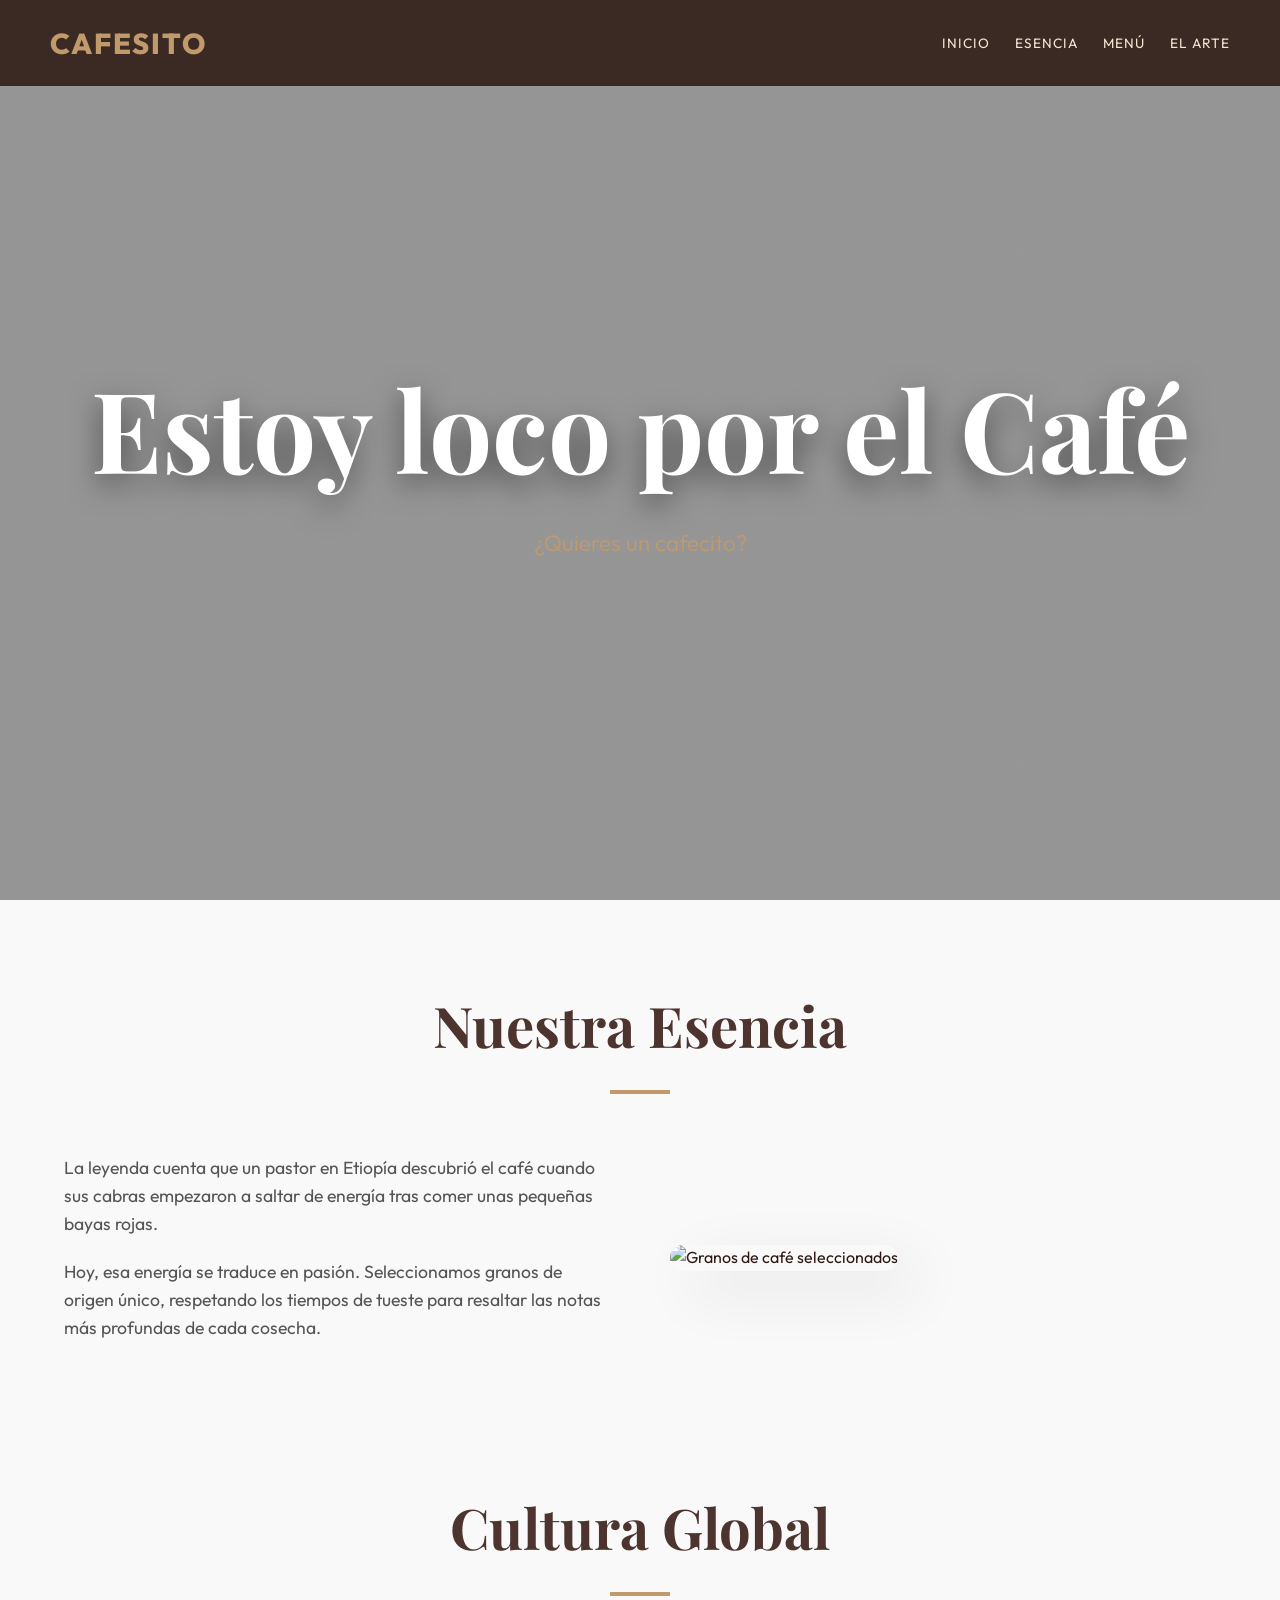
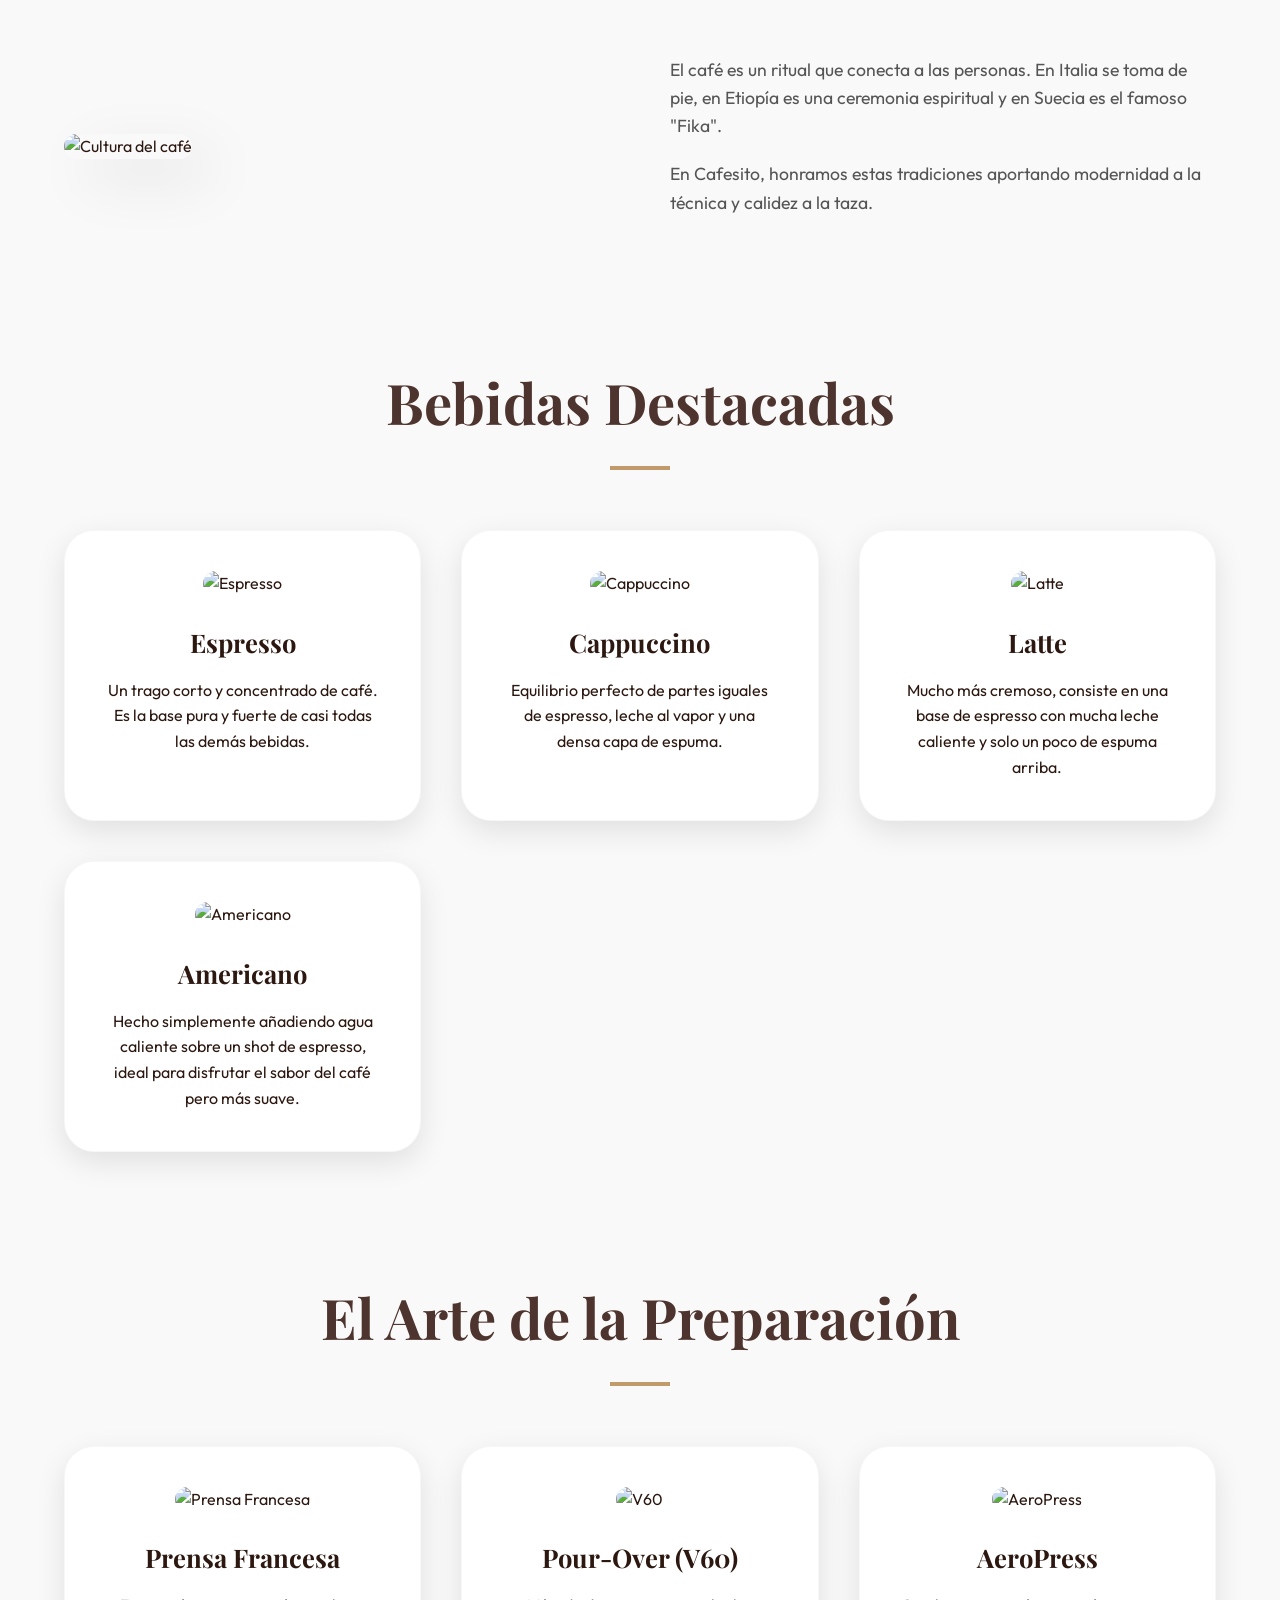
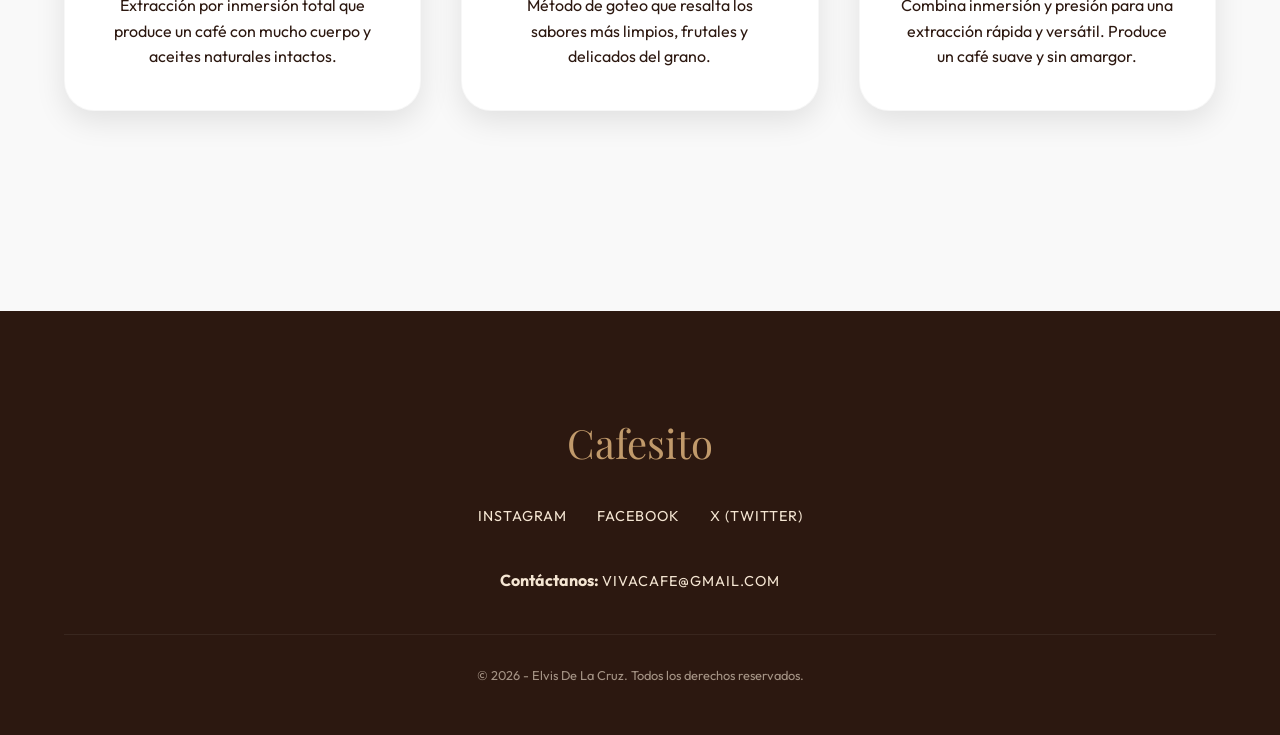
==== index.html @ bfffd26f "Renombrar cafesito.html a index.html para GitHub Pages" ====
<!DOCTYPE html>
<html lang="es">

<head>
    <meta charset="UTF-8">
    <meta name="viewport" content="width=device-width, initial-scale=1.0">
    <link rel="stylesheet" href="cafesito.css">
    <title>Cafesito | Me da vida</title>
</head>

<body>

    <nav class="barra-navegacion">
        <div class="logo">Cafesito</div>
        <ul class="enlaces-nav">
            <li><a href="#inicio">Inicio</a></li>
            <li><a href="#historia">Esencia</a></li>
            <li><a href="#bebidas">Menú</a></li>
            <li><a href="#metodos">El Arte</a></li>
        </ul>
    </nav>

    <header id="inicio">
        <div class="hero-fondo"></div>
        <h1>Estoy loco por el Café</h1>
        <p class="subtitulo">¿Quieres un cafecito?</p>
    </header>

    <div class="contenedor-pagina">

        <main>
            <section id="historia">
                <h2>Nuestra Esencia</h2>
                <div class="grid-contenido">
                    <div class="texto-bloque">
                        <p>La leyenda cuenta que un pastor en Etiopía descubrió el café cuando sus cabras empezaron a
                            saltar de energía tras comer unas pequeñas bayas rojas.</p>
                        <p>Hoy, esa energía se traduce en pasión. Seleccionamos granos de origen único, respetando los
                            tiempos de tueste para resaltar las notas más profundas de cada cosecha.</p>
                    </div>
                    <div class="imagen-bloque">
                        <img src="https://images.pexels.com/photos/4109744/pexels-photo-4109744.jpeg?auto=compress&cs=tinysrgb&w=1260&h=750&dpr=1"
                            alt="Granos de café seleccionados">
                    </div>
                </div>
            </section>

            <section id="cultura">
                <h2>Cultura Global</h2>
                <script>
                    // Script simple para añadir clase visible al hacer scroll
                    const observarSecciones = () => {
                        const opciones = { threshold: 0.2 };
                        const observador = new IntersectionObserver((entradas) => {
                            entradas.forEach(entrada => {
                                if (entrada.isIntersecting) {
                                    entrada.target.classList.add('seccion-visible');
                                }
                            });
                        }, opciones);

                        document.querySelectorAll('section').forEach(seccion => {
                            observador.observe(seccion);
                        });
                    };
                    window.addEventListener('DOMContentLoaded', observarSecciones);
                </script>
                <div class="grid-contenido">
                    <div class="imagen-bloque">
                        <img src="https://images.pexels.com/photos/1727123/pexels-photo-1727123.jpeg?auto=compress&cs=tinysrgb&w=1260&h=750&dpr=1"
                            alt="Cultura del café">
                    </div>
                    <div class="texto-bloque">
                        <p>El café es un ritual que conecta a las personas. En Italia se toma de pie, en Etiopía es una
                            ceremonia espiritual y en Suecia es el famoso "Fika".</p>
                        <p>En Cafesito, honramos estas tradiciones aportando modernidad a la técnica y calidez a la
                            taza.</p>
                    </div>
                </div>
            </section>

            <section id="bebidas">
                <h2>Bebidas Destacadas</h2>
                <div class="contenedor-bebidas">
                    <article class="tarjeta-bebida">
                        <img src="https://bialetti.pe/wp-content/uploads/2019/03/cafe-expreso.jpg" alt="Espresso">
                        <h3>Espresso</h3>
                        <p>Un trago corto y concentrado de café. Es la base pura y fuerte de casi todas las demás
                            bebidas.</p>
                    </article>

                    <article class="tarjeta-bebida">
                        <img src="https://tse4.mm.bing.net/th/id/OIP.u4I6Hdz5Gwc4HWp0M-gORgHaEK?cb=ucfimg2&ucfimg=1&rs=1&pid=ImgDetMain&o=7&rm=3"
                            alt="Cappuccino">
                        <h3>Cappuccino</h3>
                        <p>Equilibrio perfecto de partes iguales de espresso, leche al vapor y una densa capa de espuma.
                        </p>
                    </article>

                    <article class="tarjeta-bebida">
                        <img src="https://tse3.mm.bing.net/th/id/OIP.sdt86oeR1Li5TI1r1ux2yAAAAA?cb=ucfimg2&ucfimg=1&rs=1&pid=ImgDetMain&o=7&rm=3"
                            alt="Latte">
                        <h3>Latte</h3>
                        <p>Mucho más cremoso, consiste en una base de espresso con mucha leche caliente y solo un poco
                            de espuma arriba.</p>
                    </article>

                    <article class="tarjeta-bebida">
                        <img src="https://bialetti.pe/wp-content/uploads/2019/03/cafe-expreso.jpg" alt="Americano">
                        <h3>Americano</h3>
                        <p>Hecho simplemente añadiendo agua caliente sobre un shot de espresso, ideal para disfrutar el
                            sabor del café pero más suave.</p>
                    </article>
                </div>
            </section>

            <section id="metodos">
                <h2>El Arte de la Preparación</h2>
                <div class="contenedor-bebidas">
                    <article class="tarjeta-bebida">
                        <img src="https://tse1.explicit.bing.net/th/id/OIP.juTje9Hm3XgyXaw8dDZetQAAAA?cb=ucfimg2&ucfimg=1&rs=1&pid=ImgDetMain&o=7&rm=3"
                            alt="Prensa Francesa">
                        <h3>Prensa Francesa</h3>
                        <p>Extracción por inmersión total que produce un café con mucho cuerpo y aceites naturales
                            intactos.</p>
                    </article>

                    <article class="tarjeta-bebida">
                        <img src="https://th.bing.com/th/id/R.b138cc17816a3f873af70812e7767b0c?rik=iodz69cmpQyJBQ&riu=http%3a%2f%2fcdn.coffeeao.com%2fwp-content%2fuploads%2f2019%2f12%2f20191213_5df30bd1b128a.jpg&ehk=vSjf7NieyVulbfhDrDZC3BywvrID5n%2b%2bzaFaw3BRf%2bo%3d&risl=&pid=ImgRaw&r=0"
                            alt="V60">
                        <h3>Pour-Over (V60)</h3>
                        <p>Método de goteo que resalta los sabores más limpios, frutales y delicados del grano.</p>
                    </article>

                    <article class="tarjeta-bebida">
                        <img src="https://th.bing.com/th/id/R.b4ce611015795fe1c7f56de42f022965?rik=YeQeIfW19CbX6w&riu=http%3a%2f%2fwww.hazelnhershey.com%2fcdn%2fshop%2fproducts%2fAeroPress-Coffee-Maker-with-Coffee_1024x.jpg%3fv%3d1626617696&ehk=ovioJicpFDDtWdMXRDvVOx8NVkffvloZEGfdFB4HYQM%3d&risl=&pid=ImgRaw&r=0"
                            alt="AeroPress">
                        <h3>AeroPress</h3>
                        <p>Combina inmersión y presión para una extracción rápida y versátil. Produce un café suave y
                            sin amargor.</p>
                    </article>
                </div>
            </section>
        </main>
    </div>

    <footer>
        <div class="logo-footer">Cafesito</div>
        <div class="redes-sociales">
            <a href="#">Instagram</a>
            <a href="#">Facebook</a>
            <a href="#">X (Twitter)</a>
        </div>
        <address style="font-style: normal; margin-bottom: 20px;">
            <strong>Contáctanos:</strong> <a href="mailto:vivacafe@gmail.com">vivacafe@gmail.com</a>
        </address>
        <div class="copyright">
            &copy; 2026 - Elvis De La Cruz. Todos los derechos reservados.
        </div>
    </footer>

</body>

</html>
---- cafesito.css ----
@import url('https://fonts.googleapis.com/css2?family=Outfit:wght@300;400;600;800&family=Playfair+Display:wght@700;900&display=swap');

:root {
    --cafe-oscuro: #2C1810;
    --cafe-premium: #4E342E;
    --dorado: #C19A6B;
    --crema: #F5E6D3;
    --blanco-puro: #FFFFFF;
    --gris-suave: #F9F9F9;
    --transicion: all 0.4s cubic-bezier(0.165, 0.84, 0.44, 1);
    --sombra-premium: 0 10px 30px rgba(0, 0, 0, 0.1);
}

* {
    margin: 0;
    padding: 0;
    box-sizing: border-box;
}

html {
    scroll-behavior: smooth;
}

body {
    font-family: 'Outfit', sans-serif;
    background-color: var(--gris-suave);
    color: var(--cafe-oscuro);
    line-height: 1.6;
    overflow-x: hidden;
}

h1,
h2,
h3 {
    font-family: 'Playfair Display', serif;
}

/*navegación */
.barra-navegacion {
    position: fixed;
    top: 0;
    width: 100%;
    padding: 20px 50px;
    display: flex;
    justify-content: space-between;
    align-items: center;
    z-index: 1000;
    transition: var(--transicion);
    background: rgba(44, 24, 16, 0.85);
    backdrop-filter: blur(12px);
    -webkit-backdrop-filter: blur(12px);
}

.logo {
    color: var(--dorado);
    font-size: 1.8rem;
    font-weight: 800;
    text-transform: uppercase;
    letter-spacing: 2px;
}

.enlaces-nav {
    display: flex;
    gap: 25px;
    list-style: none;
}

.enlaces-nav a {
    color: var(--crema);
    text-decoration: none;
    font-weight: 400;
    font-size: 0.85rem;
    text-transform: uppercase;
    letter-spacing: 1px;
    transition: var(--transicion);
    position: relative;
}

.enlaces-nav a::after {
    content: '';
    position: absolute;
    bottom: -5px;
    left: 0;
    width: 0;
    height: 2px;
    background: var(--dorado);
    transition: var(--transicion);
}

.enlaces-nav a:hover::after {
    width: 100%;
}


header {
    height: 100vh;
    display: flex;
    flex-direction: column;
    justify-content: center;
    align-items: center;
    text-align: center;
    position: relative;
    overflow: hidden;
    color: var(--blanco-puro);
    background: linear-gradient(rgba(0, 0, 0, 0.4), rgba(0, 0, 0, 0.4));
}

.hero-fondo {
    position: absolute;
    top: 0;
    left: 0;
    width: 100%;
    height: 100%;
    z-index: -1;
    background: url('https://images.pexels.com/photos/302899/pexels-photo-302899.jpeg?auto=compress&cs=tinysrgb&w=1920') no-repeat center center/cover;
    transform: scale(1.1);
    animation: zoomHero 20s infinite alternate;
}

header h1 {
    font-size: clamp(3.5rem, 10vw, 7rem);
    margin-bottom: 0.5rem;
    text-shadow: 0 10px 30px rgba(0, 0, 0, 0.5);
    opacity: 0;
    transform: translateY(40px);
    animation: fadeUp 1s forwards 0.3s;
}

header .subtitulo {
    font-size: 1.4rem;
    color: var(--dorado);
    font-weight: 300;
    max-width: 600px;
    opacity: 0;
    animation: fadeIn 1.2s forwards 0.8s;
}

.contenedor-pagina {
    max-width: 1400px;
    margin: 0 auto;
    padding: 0 5%;
}

main {
    padding: 80px 0;
}

section {
    margin-bottom: 120px;
    opacity: 0;
    transform: translateY(30px);
    transition: var(--transicion);
}

.seccion-visible {
    opacity: 1;
    transform: translateY(0);
}

h2 {
    font-size: clamp(2.2rem, 5vw, 3.5rem);
    text-align: center;
    margin-bottom: 60px;
    color: var(--cafe-premium);
    position: relative;
}

h2::after {
    content: '';
    display: block;
    width: 60px;
    height: 4px;
    background: var(--dorado);
    margin: 20px auto 0;
}


.grid-contenido {
    display: grid;
    grid-template-columns: 1fr 1fr;
    gap: 60px;
    align-items: center;
}

.texto-bloque p {
    font-size: 1.1rem;
    color: #555;
    margin-bottom: 20px;
}

.imagen-bloque img {
    width: 100%;
    height: 500px;
    object-fit: cover;
    border-radius: 30px;
    box-shadow: 20px 20px 60px rgba(0, 0, 0, 0.1);
    transition: var(--transicion);
}

.imagen-bloque img:hover {
    transform: scale(1.02);
}


.contenedor-bebidas {
    display: grid;
    grid-template-columns: repeat(auto-fit, minmax(300px, 1fr));
    gap: 40px;
}

.tarjeta-bebida {
    background: var(--blanco-puro);
    padding: 40px;
    border-radius: 30px;
    text-align: center;
    box-shadow: var(--sombra-premium);
    border: 1px solid rgba(0, 0, 0, 0.03);
    transition: var(--transicion);
}

.tarjeta-bebida:hover {
    transform: translateY(-20px);
    border-color: var(--dorado);
}

.tarjeta-bebida img {
    width: 100%;
    height: 200px;
    object-fit: cover;
    border-radius: 20px;
    margin-bottom: 25px;
}

.tarjeta-bebida h3 {
    font-size: 1.6rem;
    color: var(--cafe-oscuro);
    margin-bottom: 15px;
}


aside {
    display: none;
}

footer {
    background-color: var(--cafe-oscuro);
    color: var(--crema);
    padding: 100px 5% 50px;
    text-align: center;
}

footer .logo-footer {
    font-family: 'Playfair Display', serif;
    font-size: 2.5rem;
    color: var(--dorado);
    margin-bottom: 30px;
}

footer .redes-sociales {
    display: flex;
    justify-content: center;
    gap: 30px;
    margin-bottom: 40px;
}

footer a {
    color: var(--crema);
    text-decoration: none;
    font-size: 0.9rem;
    text-transform: uppercase;
    letter-spacing: 1px;
    transition: var(--transicion);
}

footer a:hover {
    color: var(--dorado);
}

footer .copyright {
    font-size: 0.8rem;
    opacity: 0.6;
    margin-top: 40px;
    border-top: 1px solid rgba(255, 255, 255, 0.1);
    padding-top: 30px;
}


@keyframes zoomHero {
    from {
        transform: scale(1);
    }

    to {
        transform: scale(1.15);
    }
}

@keyframes fadeUp {
    to {
        opacity: 1;
        transform: translateY(0);
    }
}

@keyframes fadeIn {
    to {
        opacity: 1;
    }
}

@media (max-width: 900px) {
    .barra-navegacion {
        padding: 20px 5%;
    }

    .enlaces-nav {
        display: none;
    }

    .grid-contenido {
        grid-template-columns: 1fr;
        gap: 30px;
    }

    .imagen-bloque img {
        height: 350px;
    }
}
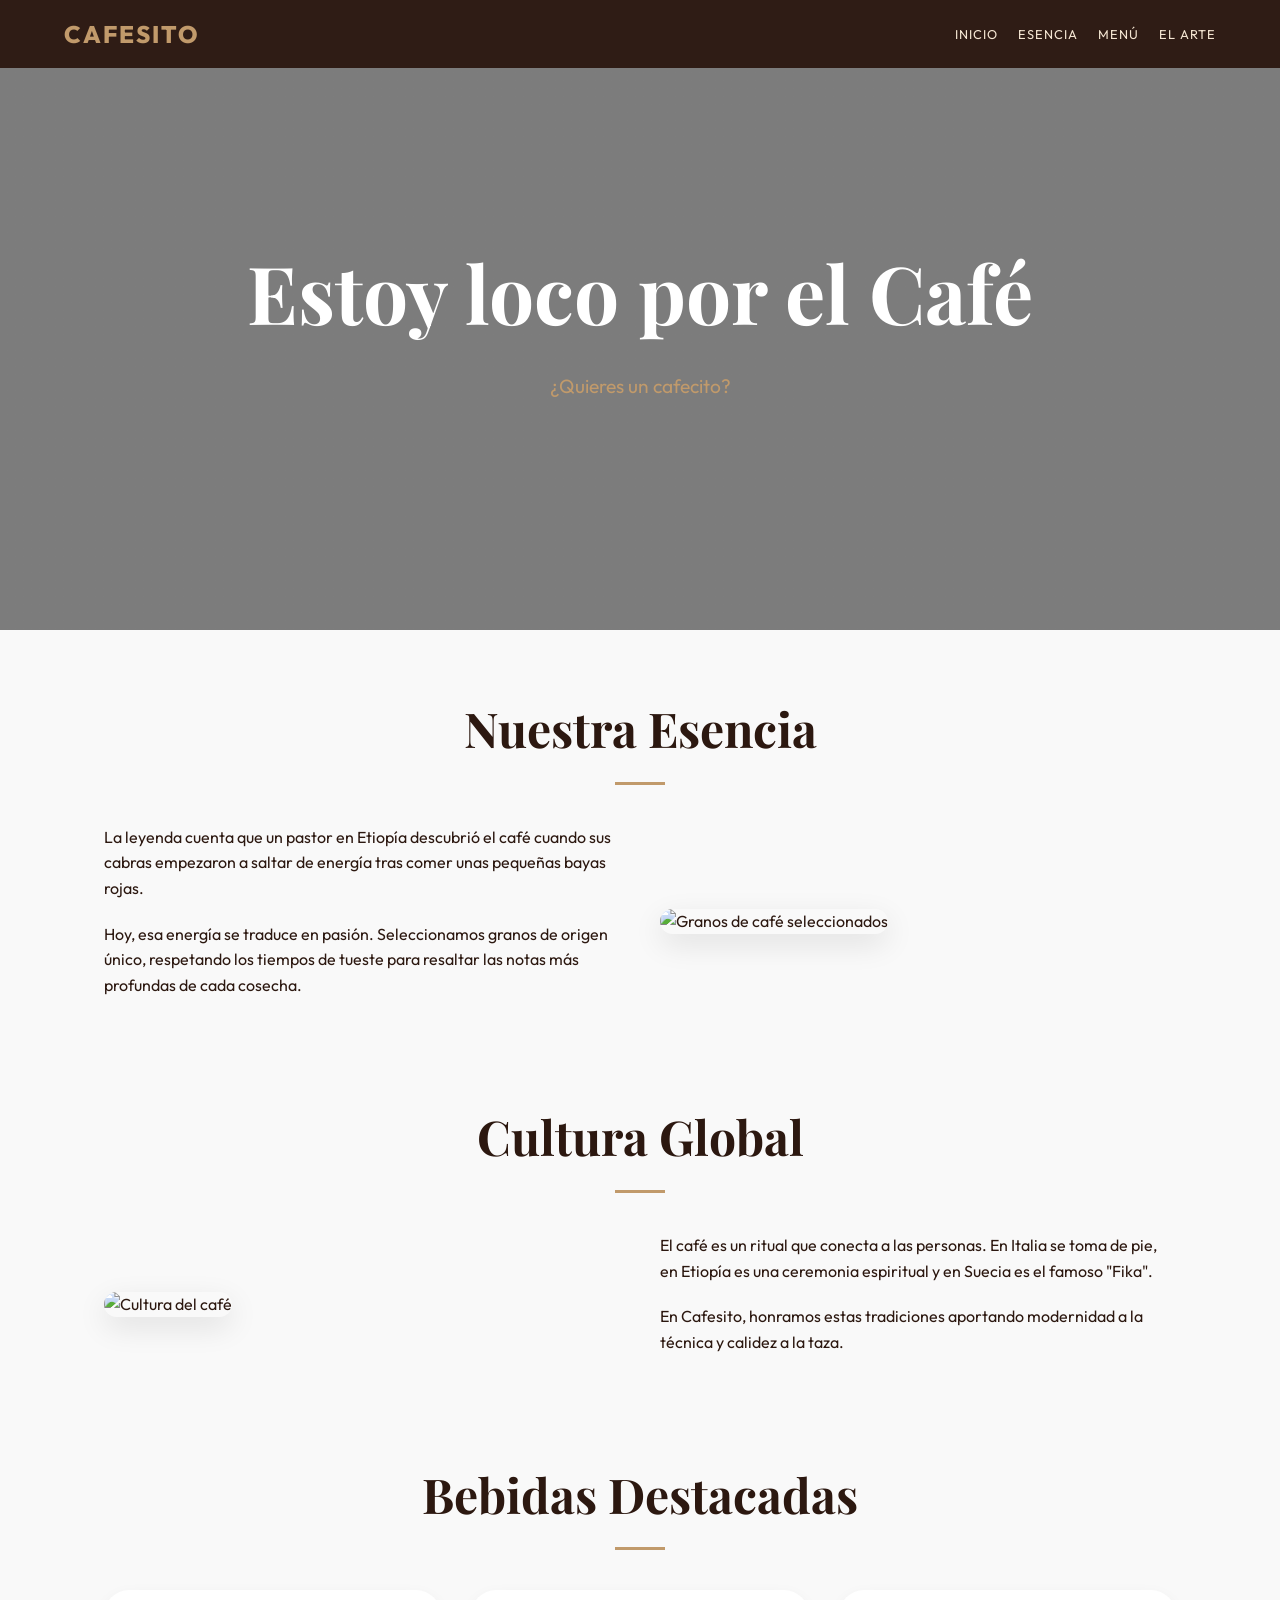
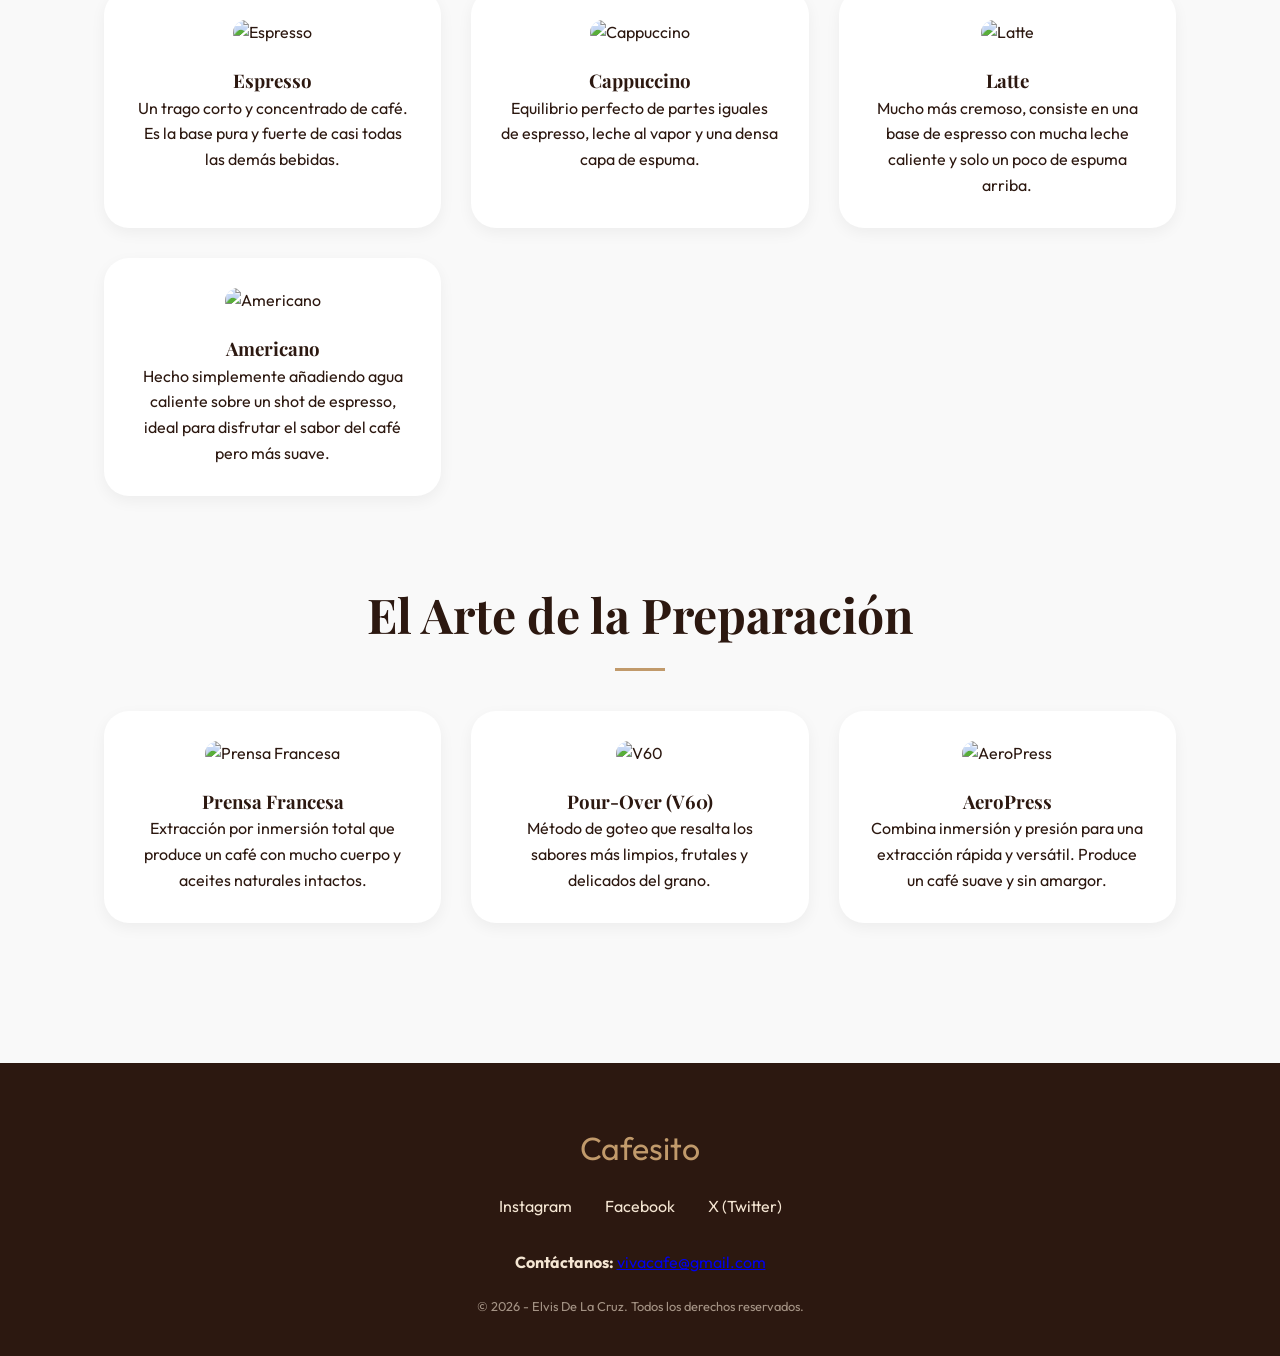
==== commit e4610665: "Optimización móvil final y eliminación de JS" ====
--- a/index.html
+++ b/index.html
@@ -47,24 +47,6 @@
 
             <section id="cultura">
                 <h2>Cultura Global</h2>
-                <script>
-                    // Script simple para añadir clase visible al hacer scroll
-                    const observarSecciones = () => {
-                        const opciones = { threshold: 0.2 };
-                        const observador = new IntersectionObserver((entradas) => {
-                            entradas.forEach(entrada => {
-                                if (entrada.isIntersecting) {
-                                    entrada.target.classList.add('seccion-visible');
-                                }
-                            });
-                        }, opciones);
-
-                        document.querySelectorAll('section').forEach(seccion => {
-                            observador.observe(seccion);
-                        });
-                    };
-                    window.addEventListener('DOMContentLoaded', observarSecciones);
-                </script>
                 <div class="grid-contenido">
                     <div class="imagen-bloque">
                         <img src="https://images.pexels.com/photos/1727123/pexels-photo-1727123.jpeg?auto=compress&cs=tinysrgb&w=1260&h=750&dpr=1"
--- a/cafesito.css
+++ b/cafesito.css
@@ -1,14 +1,12 @@
 @import url('https://fonts.googleapis.com/css2?family=Outfit:wght@300;400;600;800&family=Playfair+Display:wght@700;900&display=swap');
 
 :root {
-    --cafe-oscuro: #2C1810;
-    --cafe-premium: #4E342E;
+    --cafe: #2C1810;
     --dorado: #C19A6B;
     --crema: #F5E6D3;
-    --blanco-puro: #FFFFFF;
-    --gris-suave: #F9F9F9;
+    --blanco: #FFFFFF;
+    --fondo: #f9f9f9;
     --transicion: all 0.4s cubic-bezier(0.165, 0.84, 0.44, 1);
-    --sombra-premium: 0 10px 30px rgba(0, 0, 0, 0.1);
 }
 
 * {
@@ -23,8 +21,8 @@
 
 body {
     font-family: 'Outfit', sans-serif;
-    background-color: var(--gris-suave);
-    color: var(--cafe-oscuro);
+    background-color: var(--fondo);
+    color: var(--cafe);
     line-height: 1.6;
     overflow-x: hidden;
 }
@@ -35,25 +33,24 @@
     font-family: 'Playfair Display', serif;
 }
 
-/*navegación */
+/* --- Menu --- */
 .barra-navegacion {
     position: fixed;
     top: 0;
     width: 100%;
-    padding: 20px 50px;
+    padding: 15px 5%;
     display: flex;
     justify-content: space-between;
     align-items: center;
     z-index: 1000;
-    transition: var(--transicion);
-    background: rgba(44, 24, 16, 0.85);
-    backdrop-filter: blur(12px);
-    -webkit-backdrop-filter: blur(12px);
+    background: rgba(44, 24, 16, 0.95);
+    backdrop-filter: blur(10px);
+    -webkit-backdrop-filter: blur(10px);
 }
 
 .logo {
     color: var(--dorado);
-    font-size: 1.8rem;
+    font-size: 1.5rem;
     font-weight: 800;
     text-transform: uppercase;
     letter-spacing: 2px;
@@ -61,241 +58,164 @@
 
 .enlaces-nav {
     display: flex;
-    gap: 25px;
+    gap: 20px;
     list-style: none;
 }
 
 .enlaces-nav a {
     color: var(--crema);
     text-decoration: none;
-    font-weight: 400;
-    font-size: 0.85rem;
+    font-size: 0.8rem;
     text-transform: uppercase;
     letter-spacing: 1px;
-    transition: var(--transicion);
-    position: relative;
-}
-
-.enlaces-nav a::after {
-    content: '';
-    position: absolute;
-    bottom: -5px;
-    left: 0;
-    width: 0;
-    height: 2px;
-    background: var(--dorado);
-    transition: var(--transicion);
-}
-
-.enlaces-nav a:hover::after {
-    width: 100%;
-}
-
-
+}
+
+/* --- Hero --- */
 header {
-    height: 100vh;
+    height: 70vh;
+    /* Altura reducida para móviles */
     display: flex;
     flex-direction: column;
     justify-content: center;
     align-items: center;
     text-align: center;
     position: relative;
-    overflow: hidden;
-    color: var(--blanco-puro);
-    background: linear-gradient(rgba(0, 0, 0, 0.4), rgba(0, 0, 0, 0.4));
-}
-
-.hero-fondo {
-    position: absolute;
-    top: 0;
-    left: 0;
-    width: 100%;
-    height: 100%;
-    z-index: -1;
-    background: url('https://images.pexels.com/photos/302899/pexels-photo-302899.jpeg?auto=compress&cs=tinysrgb&w=1920') no-repeat center center/cover;
-    transform: scale(1.1);
-    animation: zoomHero 20s infinite alternate;
+    color: var(--blanco);
+    background: linear-gradient(rgba(0, 0, 0, 0.5), rgba(0, 0, 0, 0.5)),
+        url('https://images.pexels.com/photos/302899/pexels-photo-302899.jpeg?auto=compress&cs=tinysrgb&w=1920');
+    background-size: cover;
+    background-position: center;
+    padding: 20px;
 }
 
 header h1 {
-    font-size: clamp(3.5rem, 10vw, 7rem);
-    margin-bottom: 0.5rem;
-    text-shadow: 0 10px 30px rgba(0, 0, 0, 0.5);
-    opacity: 0;
-    transform: translateY(40px);
-    animation: fadeUp 1s forwards 0.3s;
+    font-size: clamp(2.5rem, 8vw, 5rem);
+    margin-bottom: 15px;
+    animation: fadeUp 1s ease-out;
 }
 
 header .subtitulo {
-    font-size: 1.4rem;
+    font-size: 1.2rem;
     color: var(--dorado);
-    font-weight: 300;
-    max-width: 600px;
-    opacity: 0;
-    animation: fadeIn 1.2s forwards 0.8s;
-}
-
+    animation: fadeIn 1.5s ease-out;
+}
+
+/* --- Contenido --- */
 .contenedor-pagina {
-    max-width: 1400px;
+    max-width: 1200px;
     margin: 0 auto;
     padding: 0 5%;
 }
 
 main {
-    padding: 80px 0;
+    padding: 60px 0;
 }
 
 section {
-    margin-bottom: 120px;
-    opacity: 0;
-    transform: translateY(30px);
-    transition: var(--transicion);
-}
-
-.seccion-visible {
-    opacity: 1;
-    transform: translateY(0);
+    margin-bottom: 80px;
 }
 
 h2 {
-    font-size: clamp(2.2rem, 5vw, 3.5rem);
-    text-align: center;
-    margin-bottom: 60px;
-    color: var(--cafe-premium);
+    font-size: clamp(2rem, 5vw, 3rem);
+    text-align: center;
+    margin-bottom: 40px;
     position: relative;
 }
 
 h2::after {
     content: '';
     display: block;
-    width: 60px;
-    height: 4px;
+    width: 50px;
+    height: 3px;
     background: var(--dorado);
-    margin: 20px auto 0;
-}
-
-
+    margin: 15px auto 0;
+}
+
+/* --- Grid Secciones --- */
 .grid-contenido {
     display: grid;
     grid-template-columns: 1fr 1fr;
-    gap: 60px;
+    gap: 40px;
     align-items: center;
 }
 
 .texto-bloque p {
-    font-size: 1.1rem;
-    color: #555;
     margin-bottom: 20px;
 }
 
 .imagen-bloque img {
     width: 100%;
-    height: 500px;
+    height: auto;
+    max-height: 400px;
     object-fit: cover;
-    border-radius: 30px;
-    box-shadow: 20px 20px 60px rgba(0, 0, 0, 0.1);
-    transition: var(--transicion);
-}
-
-.imagen-bloque img:hover {
-    transform: scale(1.02);
-}
-
-
+    border-radius: 20px;
+    box-shadow: 0 10px 30px rgba(0, 0, 0, 0.1);
+}
+
+/* --- Tarjetas --- */
 .contenedor-bebidas {
     display: grid;
-    grid-template-columns: repeat(auto-fit, minmax(300px, 1fr));
-    gap: 40px;
+    grid-template-columns: repeat(auto-fit, minmax(280px, 1fr));
+    gap: 30px;
 }
 
 .tarjeta-bebida {
-    background: var(--blanco-puro);
-    padding: 40px;
-    border-radius: 30px;
-    text-align: center;
-    box-shadow: var(--sombra-premium);
-    border: 1px solid rgba(0, 0, 0, 0.03);
-    transition: var(--transicion);
+    background: var(--blanco);
+    padding: 30px;
+    border-radius: 25px;
+    text-align: center;
+    box-shadow: 0 5px 15px rgba(0, 0, 0, 0.05);
+    transition: transform 0.3s;
 }
 
 .tarjeta-bebida:hover {
-    transform: translateY(-20px);
-    border-color: var(--dorado);
+    transform: translateY(-10px);
 }
 
 .tarjeta-bebida img {
     width: 100%;
-    height: 200px;
+    height: 180px;
     object-fit: cover;
-    border-radius: 20px;
-    margin-bottom: 25px;
-}
-
-.tarjeta-bebida h3 {
-    font-size: 1.6rem;
-    color: var(--cafe-oscuro);
-    margin-bottom: 15px;
-}
-
-
-aside {
-    display: none;
-}
-
+    border-radius: 15px;
+    margin-bottom: 20px;
+}
+
+/* --- Footer --- */
 footer {
-    background-color: var(--cafe-oscuro);
+    background: var(--cafe);
     color: var(--crema);
-    padding: 100px 5% 50px;
-    text-align: center;
-}
-
-footer .logo-footer {
-    font-family: 'Playfair Display', serif;
-    font-size: 2.5rem;
+    padding: 60px 5% 40px;
+    text-align: center;
+}
+
+.logo-footer {
+    font-size: 2rem;
     color: var(--dorado);
+    margin-bottom: 20px;
+}
+
+.redes-sociales {
     margin-bottom: 30px;
 }
 
-footer .redes-sociales {
-    display: flex;
-    justify-content: center;
-    gap: 30px;
-    margin-bottom: 40px;
-}
-
-footer a {
+.redes-sociales a {
     color: var(--crema);
     text-decoration: none;
-    font-size: 0.9rem;
-    text-transform: uppercase;
-    letter-spacing: 1px;
-    transition: var(--transicion);
-}
-
-footer a:hover {
-    color: var(--dorado);
-}
-
-footer .copyright {
+    margin: 0 15px;
+}
+
+.copyright {
     font-size: 0.8rem;
     opacity: 0.6;
-    margin-top: 40px;
-    border-top: 1px solid rgba(255, 255, 255, 0.1);
-    padding-top: 30px;
-}
-
-
-@keyframes zoomHero {
+}
+
+/* --- Animaciones Puras --- */
+@keyframes fadeUp {
     from {
-        transform: scale(1);
-    }
-
-    to {
-        transform: scale(1.15);
-    }
-}
-
-@keyframes fadeUp {
+        opacity: 0;
+        transform: translateY(20px);
+    }
+
     to {
         opacity: 1;
         transform: translateY(0);
@@ -303,18 +223,28 @@
 }
 
 @keyframes fadeIn {
+    from {
+        opacity: 0;
+    }
+
     to {
         opacity: 1;
     }
 }
 
-@media (max-width: 900px) {
+/* --- Layout Móvil --- */
+@media (max-width: 768px) {
     .barra-navegacion {
-        padding: 20px 5%;
+        padding: 15px 5%;
     }
 
     .enlaces-nav {
         display: none;
+        /* Simplificado para móviles */
+    }
+
+    header {
+        height: 60vh;
     }
 
     .grid-contenido {
@@ -322,7 +252,12 @@
         gap: 30px;
     }
 
-    .imagen-bloque img {
-        height: 350px;
+    .imagen-bloque {
+        order: -1;
+        /* Imagen arriba en móviles */
+    }
+
+    section {
+        margin-bottom: 60px;
     }
 }
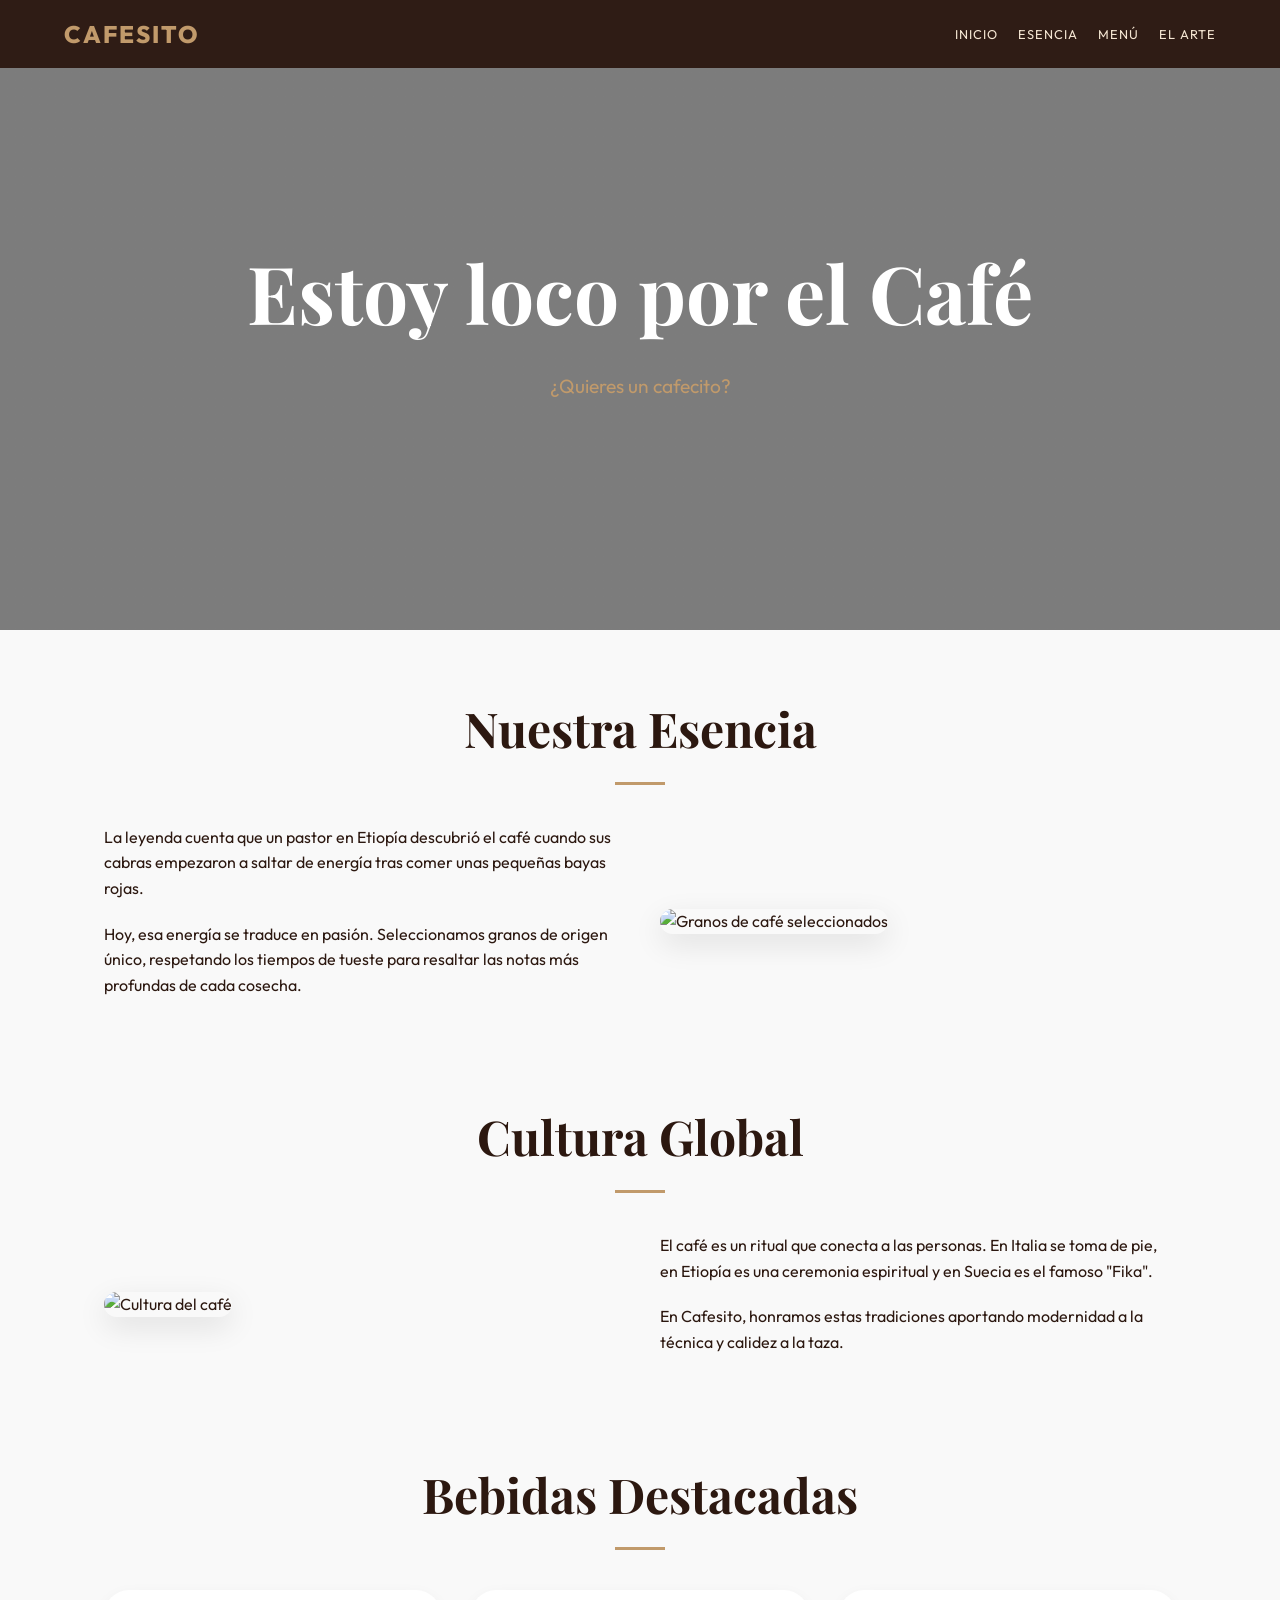
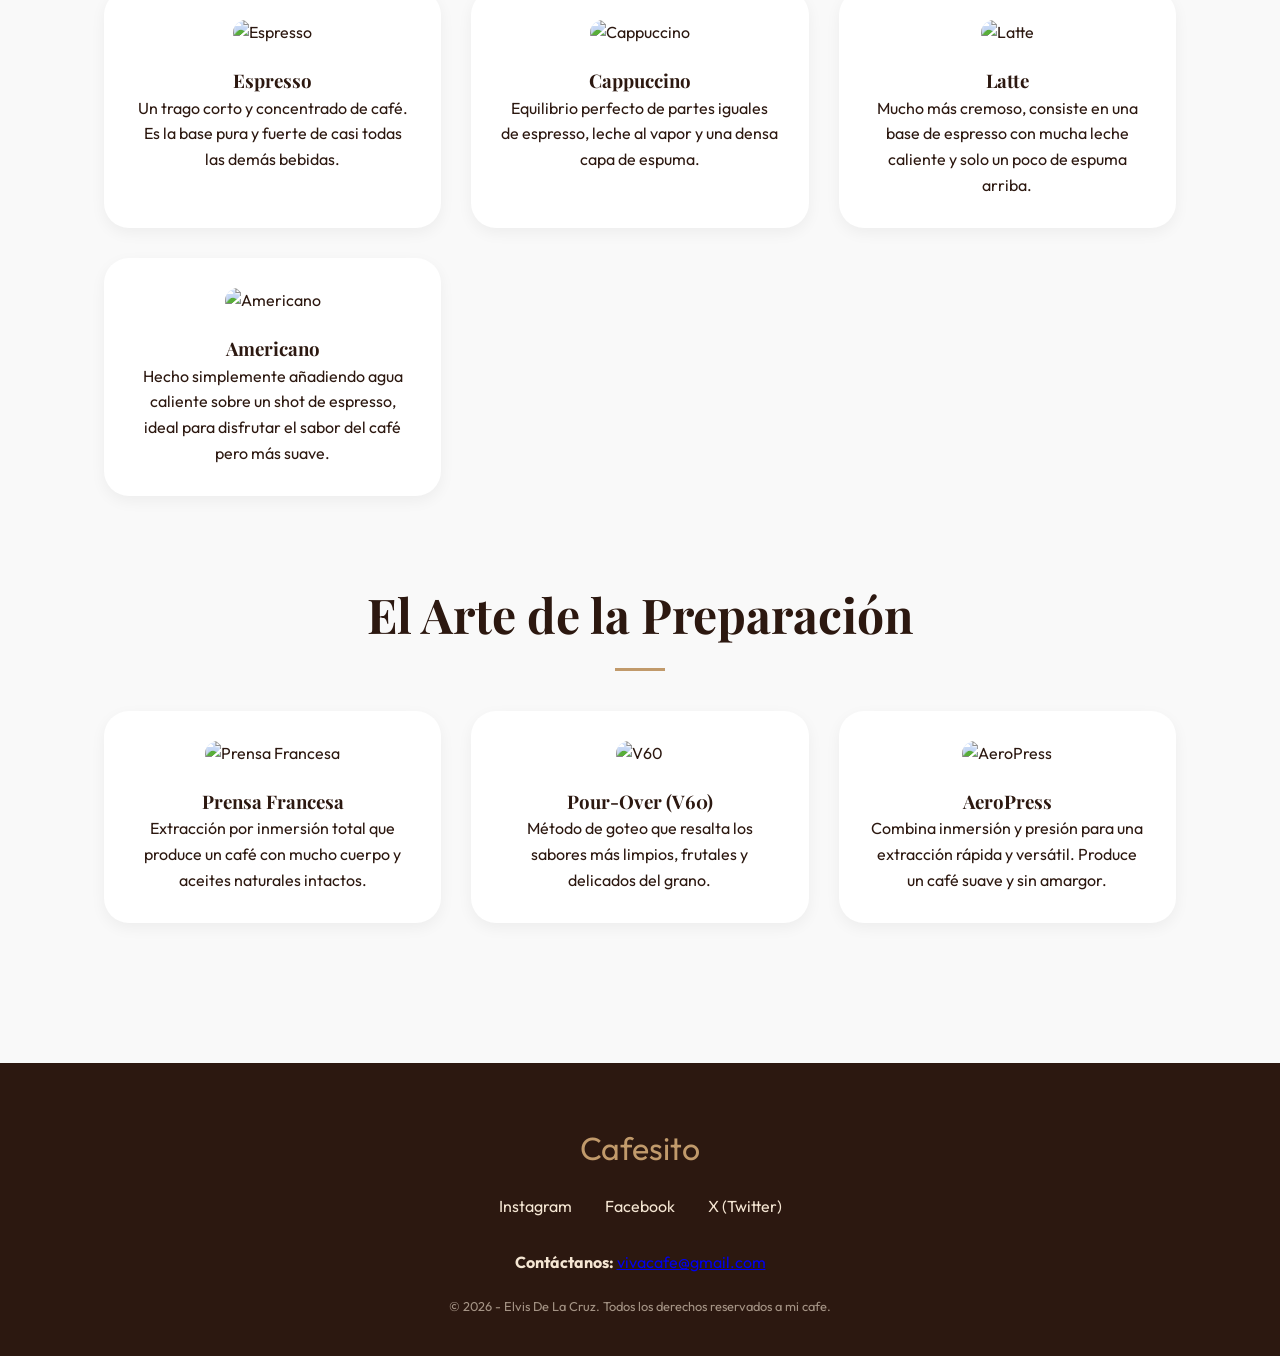
==== commit f0f023e9: "borralo con borralo 3" ====
--- a/index.html
+++ b/index.html
@@ -28,6 +28,7 @@
 
     <div class="contenedor-pagina">
 
+
         <main>
             <section id="historia">
                 <h2>Nuestra Esencia</h2>
@@ -51,6 +52,8 @@
                     <div class="imagen-bloque">
                         <img src="https://images.pexels.com/photos/1727123/pexels-photo-1727123.jpeg?auto=compress&cs=tinysrgb&w=1260&h=750&dpr=1"
                             alt="Cultura del café">
+
+
                     </div>
                     <div class="texto-bloque">
                         <p>El café es un ritual que conecta a las personas. En Italia se toma de pie, en Etiopía es una
@@ -60,6 +63,10 @@
                     </div>
                 </div>
             </section>
+
+
+
+
 
             <section id="bebidas">
                 <h2>Bebidas Destacadas</h2>
@@ -71,6 +78,10 @@
                             bebidas.</p>
                     </article>
 
+
+
+
+
                     <article class="tarjeta-bebida">
                         <img src="https://tse4.mm.bing.net/th/id/OIP.u4I6Hdz5Gwc4HWp0M-gORgHaEK?cb=ucfimg2&ucfimg=1&rs=1&pid=ImgDetMain&o=7&rm=3"
                             alt="Cappuccino">
@@ -78,6 +89,9 @@
                         <p>Equilibrio perfecto de partes iguales de espresso, leche al vapor y una densa capa de espuma.
                         </p>
                     </article>
+
+
+
 
                     <article class="tarjeta-bebida">
                         <img src="https://tse3.mm.bing.net/th/id/OIP.sdt86oeR1Li5TI1r1ux2yAAAAA?cb=ucfimg2&ucfimg=1&rs=1&pid=ImgDetMain&o=7&rm=3"
@@ -87,6 +101,9 @@
                             de espuma arriba.</p>
                     </article>
 
+
+
+
                     <article class="tarjeta-bebida">
                         <img src="https://bialetti.pe/wp-content/uploads/2019/03/cafe-expreso.jpg" alt="Americano">
                         <h3>Americano</h3>
@@ -95,6 +112,9 @@
                     </article>
                 </div>
             </section>
+
+
+
 
             <section id="metodos">
                 <h2>El Arte de la Preparación</h2>
@@ -107,12 +127,19 @@
                             intactos.</p>
                     </article>
 
+
+
+
                     <article class="tarjeta-bebida">
                         <img src="https://th.bing.com/th/id/R.b138cc17816a3f873af70812e7767b0c?rik=iodz69cmpQyJBQ&riu=http%3a%2f%2fcdn.coffeeao.com%2fwp-content%2fuploads%2f2019%2f12%2f20191213_5df30bd1b128a.jpg&ehk=vSjf7NieyVulbfhDrDZC3BywvrID5n%2b%2bzaFaw3BRf%2bo%3d&risl=&pid=ImgRaw&r=0"
                             alt="V60">
                         <h3>Pour-Over (V60)</h3>
                         <p>Método de goteo que resalta los sabores más limpios, frutales y delicados del grano.</p>
                     </article>
+
+
+
+
 
                     <article class="tarjeta-bebida">
                         <img src="https://th.bing.com/th/id/R.b4ce611015795fe1c7f56de42f022965?rik=YeQeIfW19CbX6w&riu=http%3a%2f%2fwww.hazelnhershey.com%2fcdn%2fshop%2fproducts%2fAeroPress-Coffee-Maker-with-Coffee_1024x.jpg%3fv%3d1626617696&ehk=ovioJicpFDDtWdMXRDvVOx8NVkffvloZEGfdFB4HYQM%3d&risl=&pid=ImgRaw&r=0"
@@ -134,10 +161,10 @@
             <a href="#">X (Twitter)</a>
         </div>
         <address style="font-style: normal; margin-bottom: 20px;">
-            <strong>Contáctanos:</strong> <a href="mailto:vivacafe@gmail.com">vivacafe@gmail.com</a>
+            <strong>Contáctanos:</strong> <a href="vivacafe@gmail.com">vivacafe@gmail.com</a>
         </address>
         <div class="copyright">
-            &copy; 2026 - Elvis De La Cruz. Todos los derechos reservados.
+            &copy; 2026 - Elvis De La Cruz. Todos los derechos reservados a mi cafe.
         </div>
     </footer>
 
--- a/cafesito.css
+++ b/cafesito.css
@@ -27,13 +27,14 @@
     overflow-x: hidden;
 }
 
-h1,
-h2,
-h3 {
+h1,h2,h3 {
     font-family: 'Playfair Display', serif;
 }
 
-/* --- Menu --- */
+
+
+
+
 .barra-navegacion {
     position: fixed;
     top: 0;
@@ -48,6 +49,9 @@
     -webkit-backdrop-filter: blur(10px);
 }
 
+
+
+
 .logo {
     color: var(--dorado);
     font-size: 1.5rem;
@@ -56,11 +60,15 @@
     letter-spacing: 2px;
 }
 
+
+
 .enlaces-nav {
     display: flex;
     gap: 20px;
     list-style: none;
 }
+
+
 
 .enlaces-nav a {
     color: var(--crema);
@@ -70,10 +78,10 @@
     letter-spacing: 1px;
 }
 
-/* --- Hero --- */
+
+
 header {
     height: 70vh;
-    /* Altura reducida para móviles */
     display: flex;
     flex-direction: column;
     justify-content: center;
@@ -88,19 +96,27 @@
     padding: 20px;
 }
 
+
+
+
 header h1 {
     font-size: clamp(2.5rem, 8vw, 5rem);
     margin-bottom: 15px;
     animation: fadeUp 1s ease-out;
 }
 
+
+
+
 header .subtitulo {
     font-size: 1.2rem;
     color: var(--dorado);
     animation: fadeIn 1.5s ease-out;
 }
 
-/* --- Contenido --- */
+
+
+
 .contenedor-pagina {
     max-width: 1200px;
     margin: 0 auto;
@@ -114,6 +130,8 @@
 section {
     margin-bottom: 80px;
 }
+
+
 
 h2 {
     font-size: clamp(2rem, 5vw, 3rem);
@@ -131,13 +149,17 @@
     margin: 15px auto 0;
 }
 
-/* --- Grid Secciones --- */
+
+
 .grid-contenido {
     display: grid;
     grid-template-columns: 1fr 1fr;
     gap: 40px;
     align-items: center;
 }
+
+
+
 
 .texto-bloque p {
     margin-bottom: 20px;
@@ -152,7 +174,6 @@
     box-shadow: 0 10px 30px rgba(0, 0, 0, 0.1);
 }
 
-/* --- Tarjetas --- */
 .contenedor-bebidas {
     display: grid;
     grid-template-columns: repeat(auto-fit, minmax(280px, 1fr));
@@ -180,7 +201,6 @@
     margin-bottom: 20px;
 }
 
-/* --- Footer --- */
 footer {
     background: var(--cafe);
     color: var(--crema);
@@ -209,7 +229,6 @@
     opacity: 0.6;
 }
 
-/* --- Animaciones Puras --- */
 @keyframes fadeUp {
     from {
         opacity: 0;
@@ -232,15 +251,19 @@
     }
 }
 
-/* --- Layout Móvil --- */
 @media (max-width: 768px) {
     .barra-navegacion {
         padding: 15px 5%;
     }
 
     .enlaces-nav {
-        display: none;
-        /* Simplificado para móviles */
+        gap: 10px;
+        flex-wrap: wrap;
+        justify-content: center;
+    }
+
+    .enlaces-nav a {
+        font-size: 0.7rem;
     }
 
     header {
@@ -254,7 +277,6 @@
 
     .imagen-bloque {
         order: -1;
-        /* Imagen arriba en móviles */
     }
 
     section {
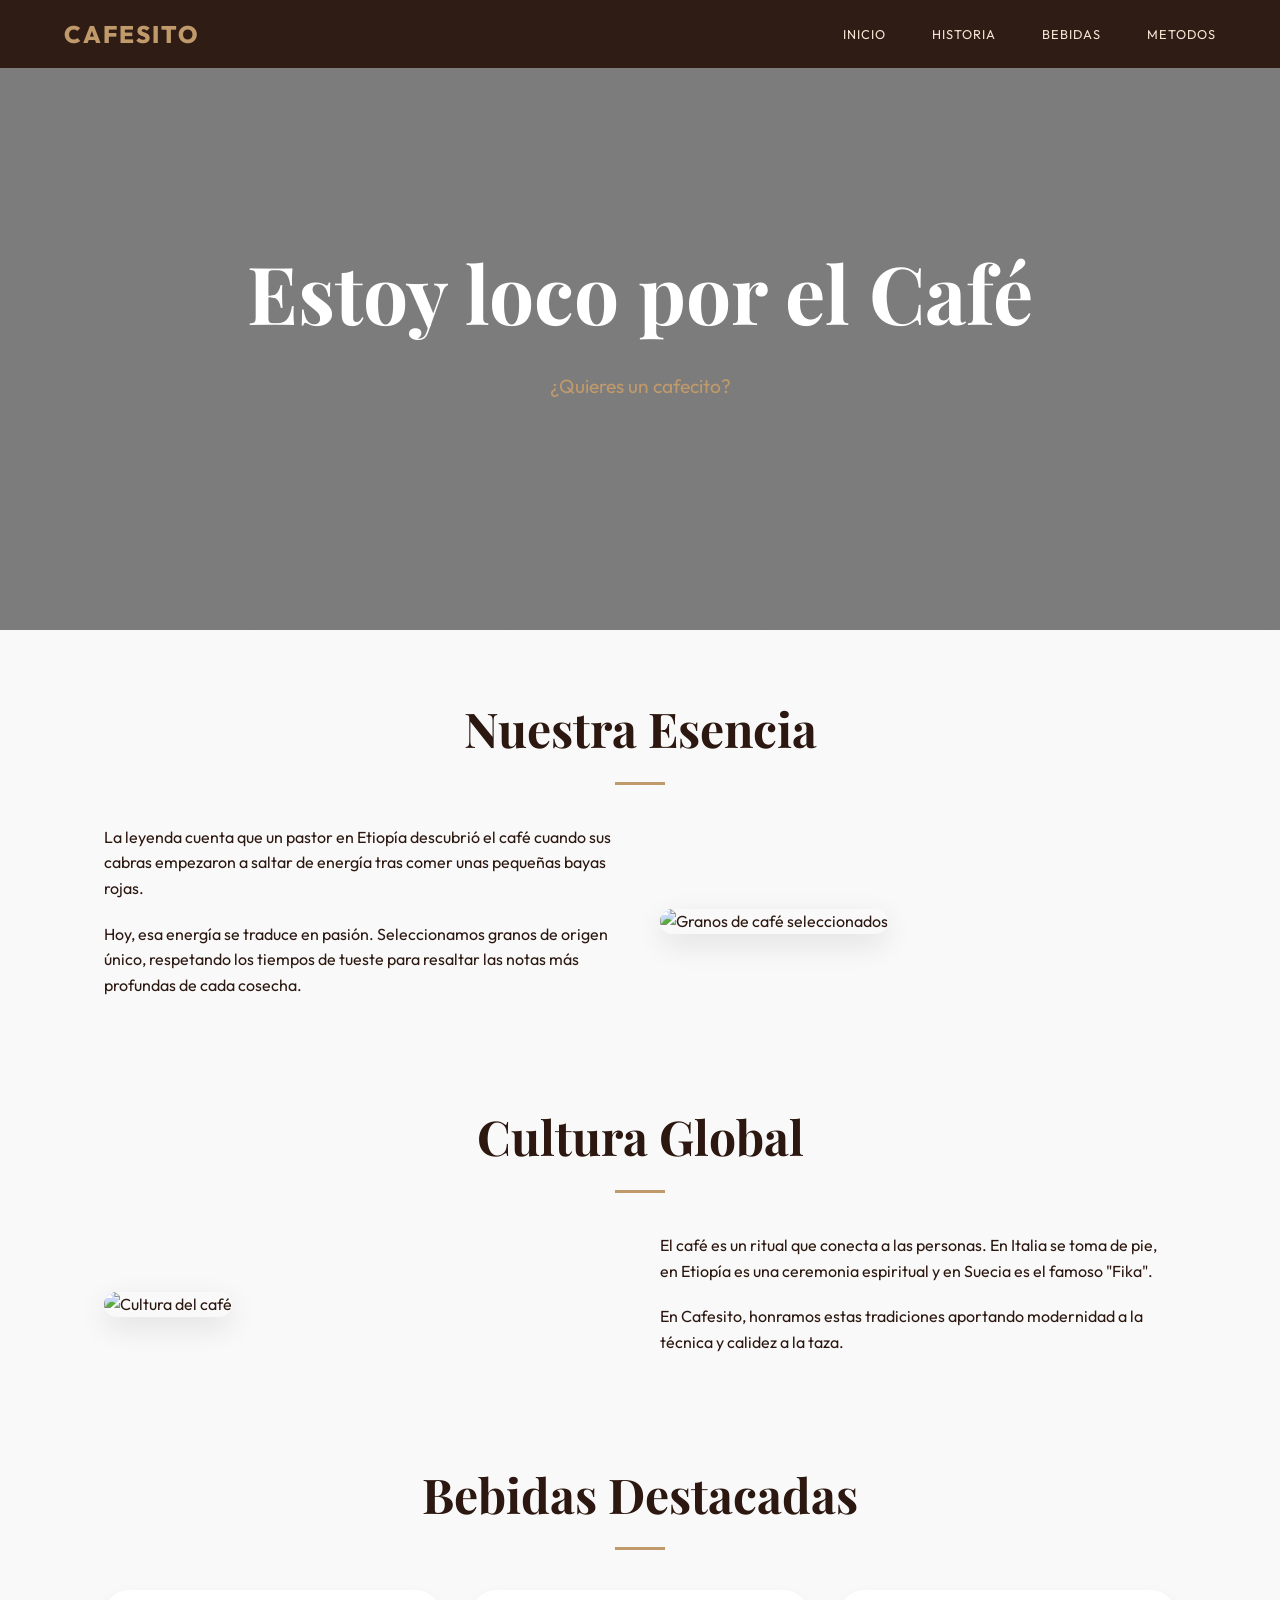
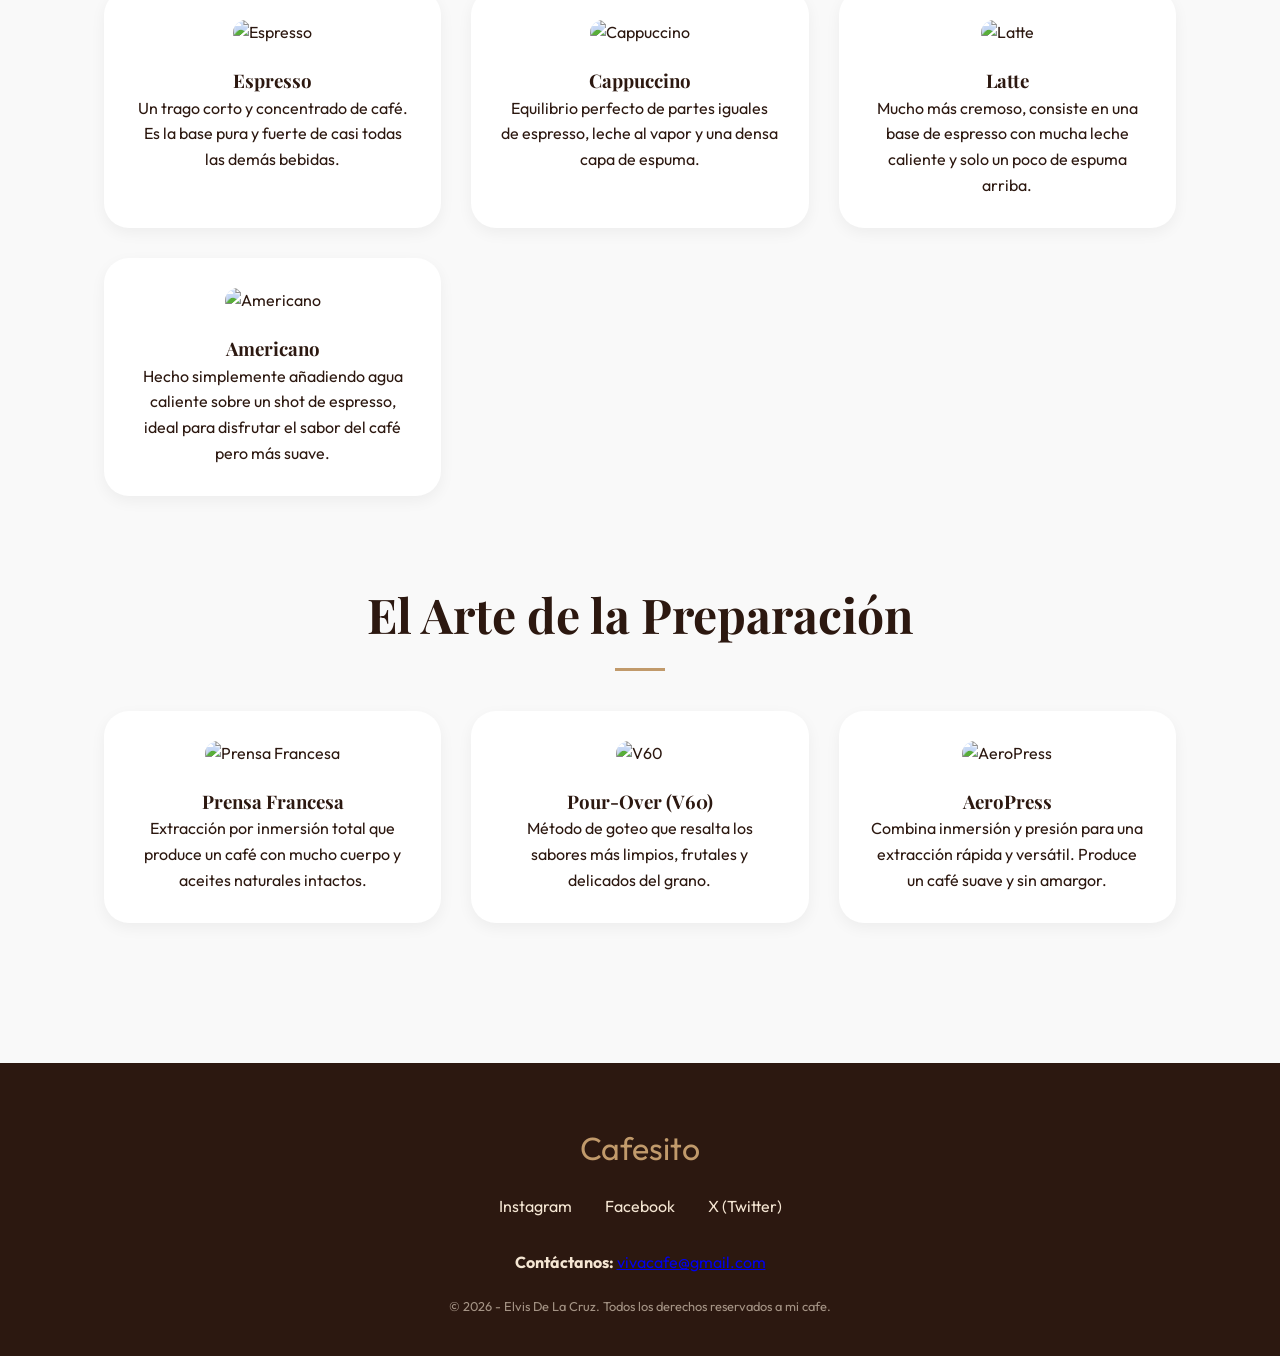
==== commit 08bc82b3: "borralo con borralo 4" ====
--- a/index.html
+++ b/index.html
@@ -5,18 +5,19 @@
     <meta charset="UTF-8">
     <meta name="viewport" content="width=device-width, initial-scale=1.0">
     <link rel="stylesheet" href="cafesito.css">
+    <link rel="icon" href="logo/256037092_c0a6168c-9205-489d-a747-11e13e2742d1.svg" type="image/x-icon">
     <title>Cafesito | Me da vida</title>
+    <script src="https://unpkg.com/lucide@latest/dist/umd/lucide.js"></script>
 </head>
 
 <body>
-
     <nav class="barra-navegacion">
         <div class="logo">Cafesito</div>
         <ul class="enlaces-nav">
-            <li><a href="#inicio">Inicio</a></li>
-            <li><a href="#historia">Esencia</a></li>
-            <li><a href="#bebidas">Menú</a></li>
-            <li><a href="#metodos">El Arte</a></li>
+            <li><a href="#inicio"><i data-lucide="home"></i> inicio</a></li>
+            <li><a href="#historia"><i data-lucide="clock"></i> historia</a></li>
+            <li><a href="#bebidas"><i data-lucide="shopping-cart"></i> bebidas</a></li>
+            <li><a href="#metodos"><i data-lucide="coffee"></i> metodos</a></li>
         </ul>
     </nav>
 
@@ -27,8 +28,6 @@
     </header>
 
     <div class="contenedor-pagina">
-
-
         <main>
             <section id="historia">
                 <h2>Nuestra Esencia</h2>
@@ -52,8 +51,6 @@
                     <div class="imagen-bloque">
                         <img src="https://images.pexels.com/photos/1727123/pexels-photo-1727123.jpeg?auto=compress&cs=tinysrgb&w=1260&h=750&dpr=1"
                             alt="Cultura del café">
-
-
                     </div>
                     <div class="texto-bloque">
                         <p>El café es un ritual que conecta a las personas. En Italia se toma de pie, en Etiopía es una
@@ -64,10 +61,6 @@
                 </div>
             </section>
 
-
-
-
-
             <section id="bebidas">
                 <h2>Bebidas Destacadas</h2>
                 <div class="contenedor-bebidas">
@@ -77,11 +70,6 @@
                         <p>Un trago corto y concentrado de café. Es la base pura y fuerte de casi todas las demás
                             bebidas.</p>
                     </article>
-
-
-
-
-
                     <article class="tarjeta-bebida">
                         <img src="https://tse4.mm.bing.net/th/id/OIP.u4I6Hdz5Gwc4HWp0M-gORgHaEK?cb=ucfimg2&ucfimg=1&rs=1&pid=ImgDetMain&o=7&rm=3"
                             alt="Cappuccino">
@@ -89,10 +77,6 @@
                         <p>Equilibrio perfecto de partes iguales de espresso, leche al vapor y una densa capa de espuma.
                         </p>
                     </article>
-
-
-
-
                     <article class="tarjeta-bebida">
                         <img src="https://tse3.mm.bing.net/th/id/OIP.sdt86oeR1Li5TI1r1ux2yAAAAA?cb=ucfimg2&ucfimg=1&rs=1&pid=ImgDetMain&o=7&rm=3"
                             alt="Latte">
@@ -100,10 +84,6 @@
                         <p>Mucho más cremoso, consiste en una base de espresso con mucha leche caliente y solo un poco
                             de espuma arriba.</p>
                     </article>
-
-
-
-
                     <article class="tarjeta-bebida">
                         <img src="https://bialetti.pe/wp-content/uploads/2019/03/cafe-expreso.jpg" alt="Americano">
                         <h3>Americano</h3>
@@ -112,9 +92,6 @@
                     </article>
                 </div>
             </section>
-
-
-
 
             <section id="metodos">
                 <h2>El Arte de la Preparación</h2>
@@ -126,21 +103,12 @@
                         <p>Extracción por inmersión total que produce un café con mucho cuerpo y aceites naturales
                             intactos.</p>
                     </article>
-
-
-
-
                     <article class="tarjeta-bebida">
                         <img src="https://th.bing.com/th/id/R.b138cc17816a3f873af70812e7767b0c?rik=iodz69cmpQyJBQ&riu=http%3a%2f%2fcdn.coffeeao.com%2fwp-content%2fuploads%2f2019%2f12%2f20191213_5df30bd1b128a.jpg&ehk=vSjf7NieyVulbfhDrDZC3BywvrID5n%2b%2bzaFaw3BRf%2bo%3d&risl=&pid=ImgRaw&r=0"
                             alt="V60">
                         <h3>Pour-Over (V60)</h3>
                         <p>Método de goteo que resalta los sabores más limpios, frutales y delicados del grano.</p>
                     </article>
-
-
-
-
-
                     <article class="tarjeta-bebida">
                         <img src="https://th.bing.com/th/id/R.b4ce611015795fe1c7f56de42f022965?rik=YeQeIfW19CbX6w&riu=http%3a%2f%2fwww.hazelnhershey.com%2fcdn%2fshop%2fproducts%2fAeroPress-Coffee-Maker-with-Coffee_1024x.jpg%3fv%3d1626617696&ehk=ovioJicpFDDtWdMXRDvVOx8NVkffvloZEGfdFB4HYQM%3d&risl=&pid=ImgRaw&r=0"
                             alt="AeroPress">
@@ -161,13 +129,12 @@
             <a href="#">X (Twitter)</a>
         </div>
         <address style="font-style: normal; margin-bottom: 20px;">
-            <strong>Contáctanos:</strong> <a href="vivacafe@gmail.com">vivacafe@gmail.com</a>
+            <strong>Contáctanos:</strong> <a href="mailto:vivacafe@gmail.com">vivacafe@gmail.com</a>
         </address>
-        <div class="copyright">
-            &copy; 2026 - Elvis De La Cruz. Todos los derechos reservados a mi cafe.
-        </div>
+        <div class="copyright">&copy; 2026 - Elvis De La Cruz. Todos los derechos reservados a mi cafe.</div>
     </footer>
 
+    <script>lucide.createIcons();</script>
 </body>
 
 </html>
--- a/cafesito.css
+++ b/cafesito.css
@@ -19,19 +19,27 @@
     scroll-behavior: smooth;
 }
 
+
+
+
 body {
     font-family: 'Outfit', sans-serif;
     background-color: var(--fondo);
     color: var(--cafe);
+
+
     line-height: 1.6;
+
     overflow-x: hidden;
 }
 
-h1,h2,h3 {
+
+
+h1,
+h2,
+h3 {
     font-family: 'Playfair Display', serif;
 }
-
-
 
 
 
@@ -39,55 +47,75 @@
     position: fixed;
     top: 0;
     width: 100%;
+
     padding: 15px 5%;
+
+
     display: flex;
+
     justify-content: space-between;
     align-items: center;
+
     z-index: 1000;
+
     background: rgba(44, 24, 16, 0.95);
     backdrop-filter: blur(10px);
+
+
+
     -webkit-backdrop-filter: blur(10px);
 }
-
 
 
 
 .logo {
     color: var(--dorado);
     font-size: 1.5rem;
+
     font-weight: 800;
+
     text-transform: uppercase;
+
     letter-spacing: 2px;
-}
-
-
+
+}
 
 .enlaces-nav {
     display: flex;
+
+
     gap: 20px;
     list-style: none;
 }
 
-
-
 .enlaces-nav a {
     color: var(--crema);
+
     text-decoration: none;
+
     font-size: 0.8rem;
+
+
     text-transform: uppercase;
     letter-spacing: 1px;
 }
 
 
 
+
+
 header {
     height: 70vh;
+
     display: flex;
     flex-direction: column;
     justify-content: center;
+
     align-items: center;
     text-align: center;
+
     position: relative;
+
     color: var(--blanco);
     background: linear-gradient(rgba(0, 0, 0, 0.5), rgba(0, 0, 0, 0.5)),
         url('https://images.pexels.com/photos/302899/pexels-photo-302899.jpeg?auto=compress&cs=tinysrgb&w=1920');
@@ -96,31 +124,25 @@
     padding: 20px;
 }
 
-
-
-
 header h1 {
     font-size: clamp(2.5rem, 8vw, 5rem);
     margin-bottom: 15px;
     animation: fadeUp 1s ease-out;
 }
 
-
-
-
 header .subtitulo {
     font-size: 1.2rem;
     color: var(--dorado);
+
     animation: fadeIn 1.5s ease-out;
 }
-
-
-
 
 .contenedor-pagina {
     max-width: 1200px;
-    margin: 0 auto;
-    padding: 0 5%;
+
+    margin: 0 auto; 
+    
+    padding: 0 5%; 
 }
 
 main {
@@ -130,36 +152,37 @@
 section {
     margin-bottom: 80px;
 }
-
-
 
 h2 {
     font-size: clamp(2rem, 5vw, 3rem);
     text-align: center;
     margin-bottom: 40px;
+
     position: relative;
+
 }
 
 h2::after {
     content: '';
+
     display: block;
     width: 50px;
+
     height: 3px;
+
     background: var(--dorado);
     margin: 15px auto 0;
-}
-
-
+
+}
 
 .grid-contenido {
     display: grid;
+
     grid-template-columns: 1fr 1fr;
     gap: 40px;
+
     align-items: center;
 }
-
-
-
 
 .texto-bloque p {
     margin-bottom: 20px;
@@ -168,14 +191,18 @@
 .imagen-bloque img {
     width: 100%;
     height: auto;
+
     max-height: 400px;
     object-fit: cover;
+
     border-radius: 20px;
     box-shadow: 0 10px 30px rgba(0, 0, 0, 0.1);
 }
 
 .contenedor-bebidas {
+
     display: grid;
+
     grid-template-columns: repeat(auto-fit, minmax(280px, 1fr));
     gap: 30px;
 }
@@ -183,8 +210,11 @@
 .tarjeta-bebida {
     background: var(--blanco);
     padding: 30px;
+
     border-radius: 25px;
+
     text-align: center;
+
     box-shadow: 0 5px 15px rgba(0, 0, 0, 0.05);
     transition: transform 0.3s;
 }
@@ -196,8 +226,11 @@
 .tarjeta-bebida img {
     width: 100%;
     height: 180px;
+
     object-fit: cover;
+
     border-radius: 15px;
+
     margin-bottom: 20px;
 }
 
@@ -205,28 +238,49 @@
     background: var(--cafe);
     color: var(--crema);
     padding: 60px 5% 40px;
+
+
     text-align: center;
 }
 
 .logo-footer {
     font-size: 2rem;
+
     color: var(--dorado);
     margin-bottom: 20px;
+
 }
 
 .redes-sociales {
     margin-bottom: 30px;
+
 }
 
 .redes-sociales a {
     color: var(--crema);
     text-decoration: none;
+
     margin: 0 15px;
 }
 
 .copyright {
     font-size: 0.8rem;
     opacity: 0.6;
+
+}
+
+.enlaces-nav a {
+    display: flex;
+    align-items: center;
+
+    gap: 8px;
+}
+
+.enlaces-nav i {
+    width: 18px;
+    height: 18px;
+
+    stroke-width: 2.5;
 }
 
 @keyframes fadeUp {
@@ -253,17 +307,22 @@
 
 @media (max-width: 768px) {
     .barra-navegacion {
+
         padding: 15px 5%;
     }
 
     .enlaces-nav {
-        gap: 10px;
+        gap: 15px;
+
         flex-wrap: wrap;
+
         justify-content: center;
     }
 
     .enlaces-nav a {
-        font-size: 0.7rem;
+        font-size: 0.75rem;
+
+        padding: 4px 8px;
     }
 
     header {
@@ -271,6 +330,7 @@
     }
 
     .grid-contenido {
+        
         grid-template-columns: 1fr;
         gap: 30px;
     }
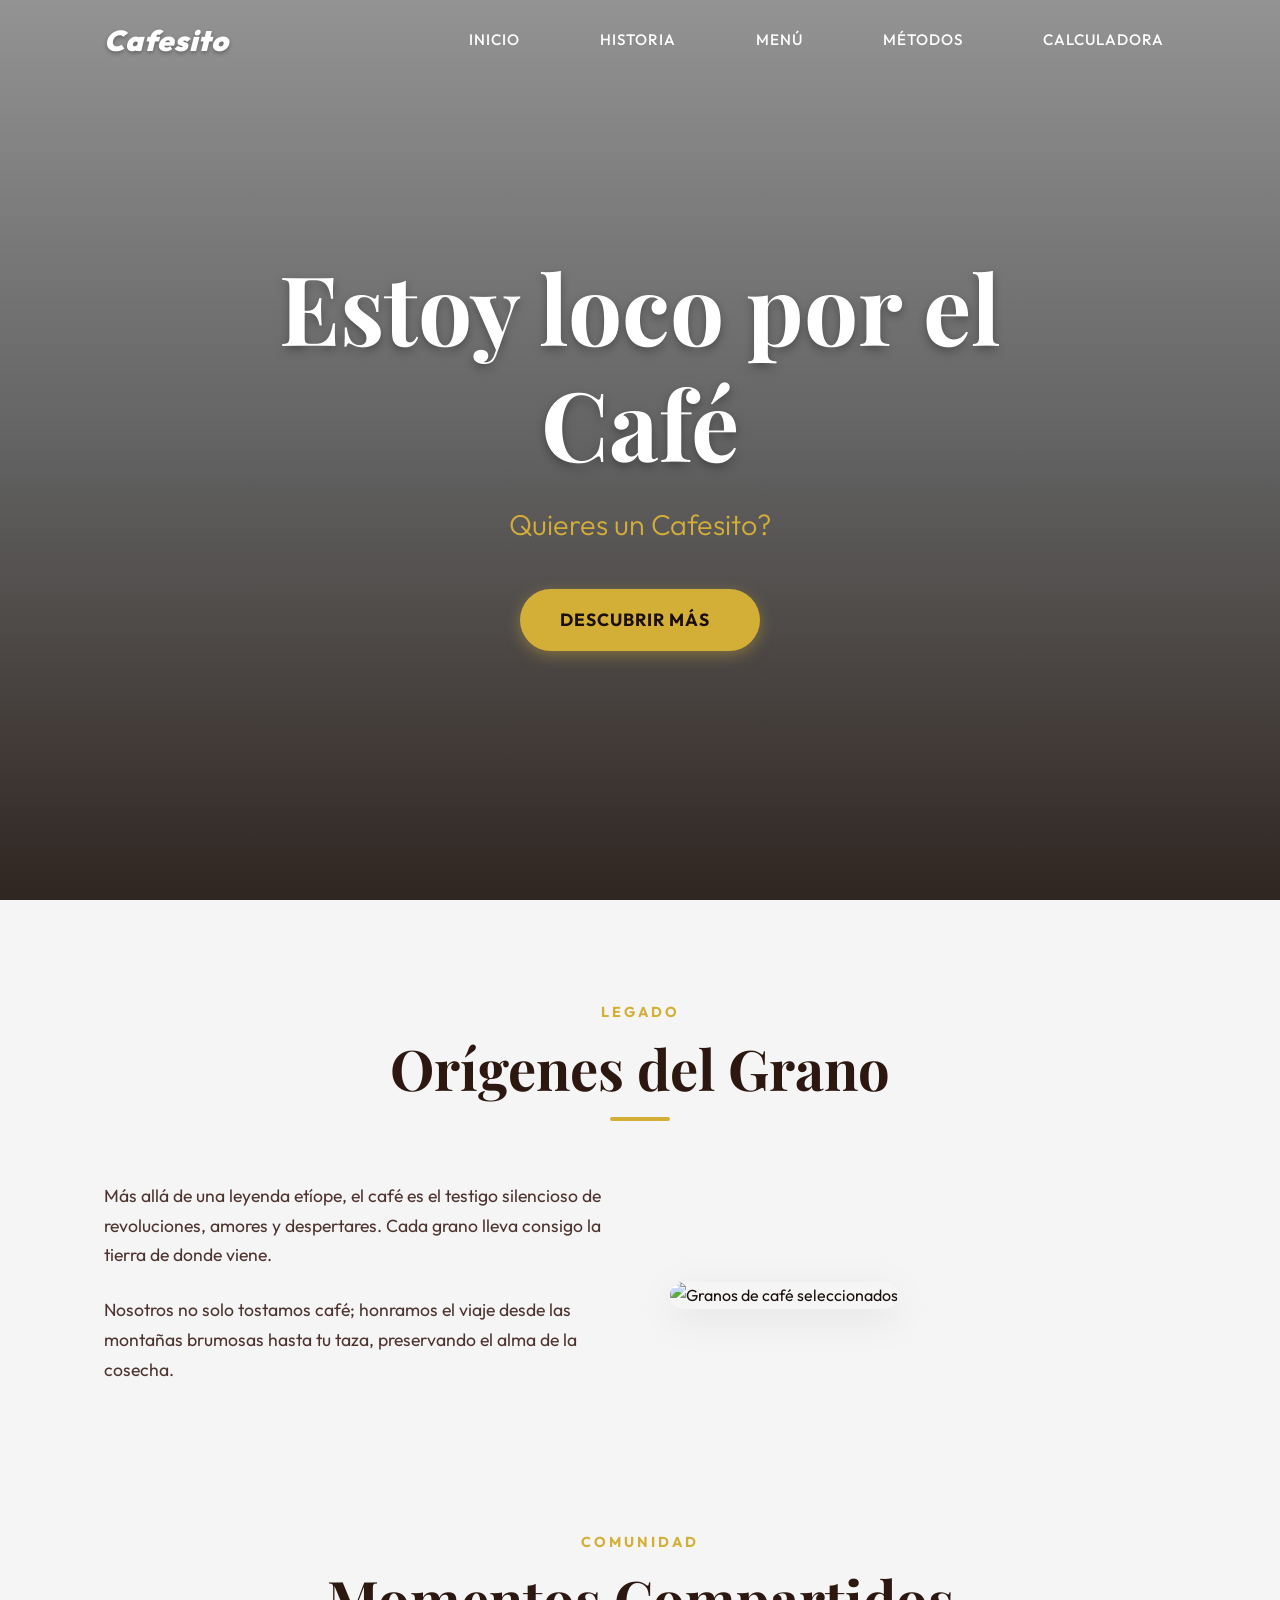
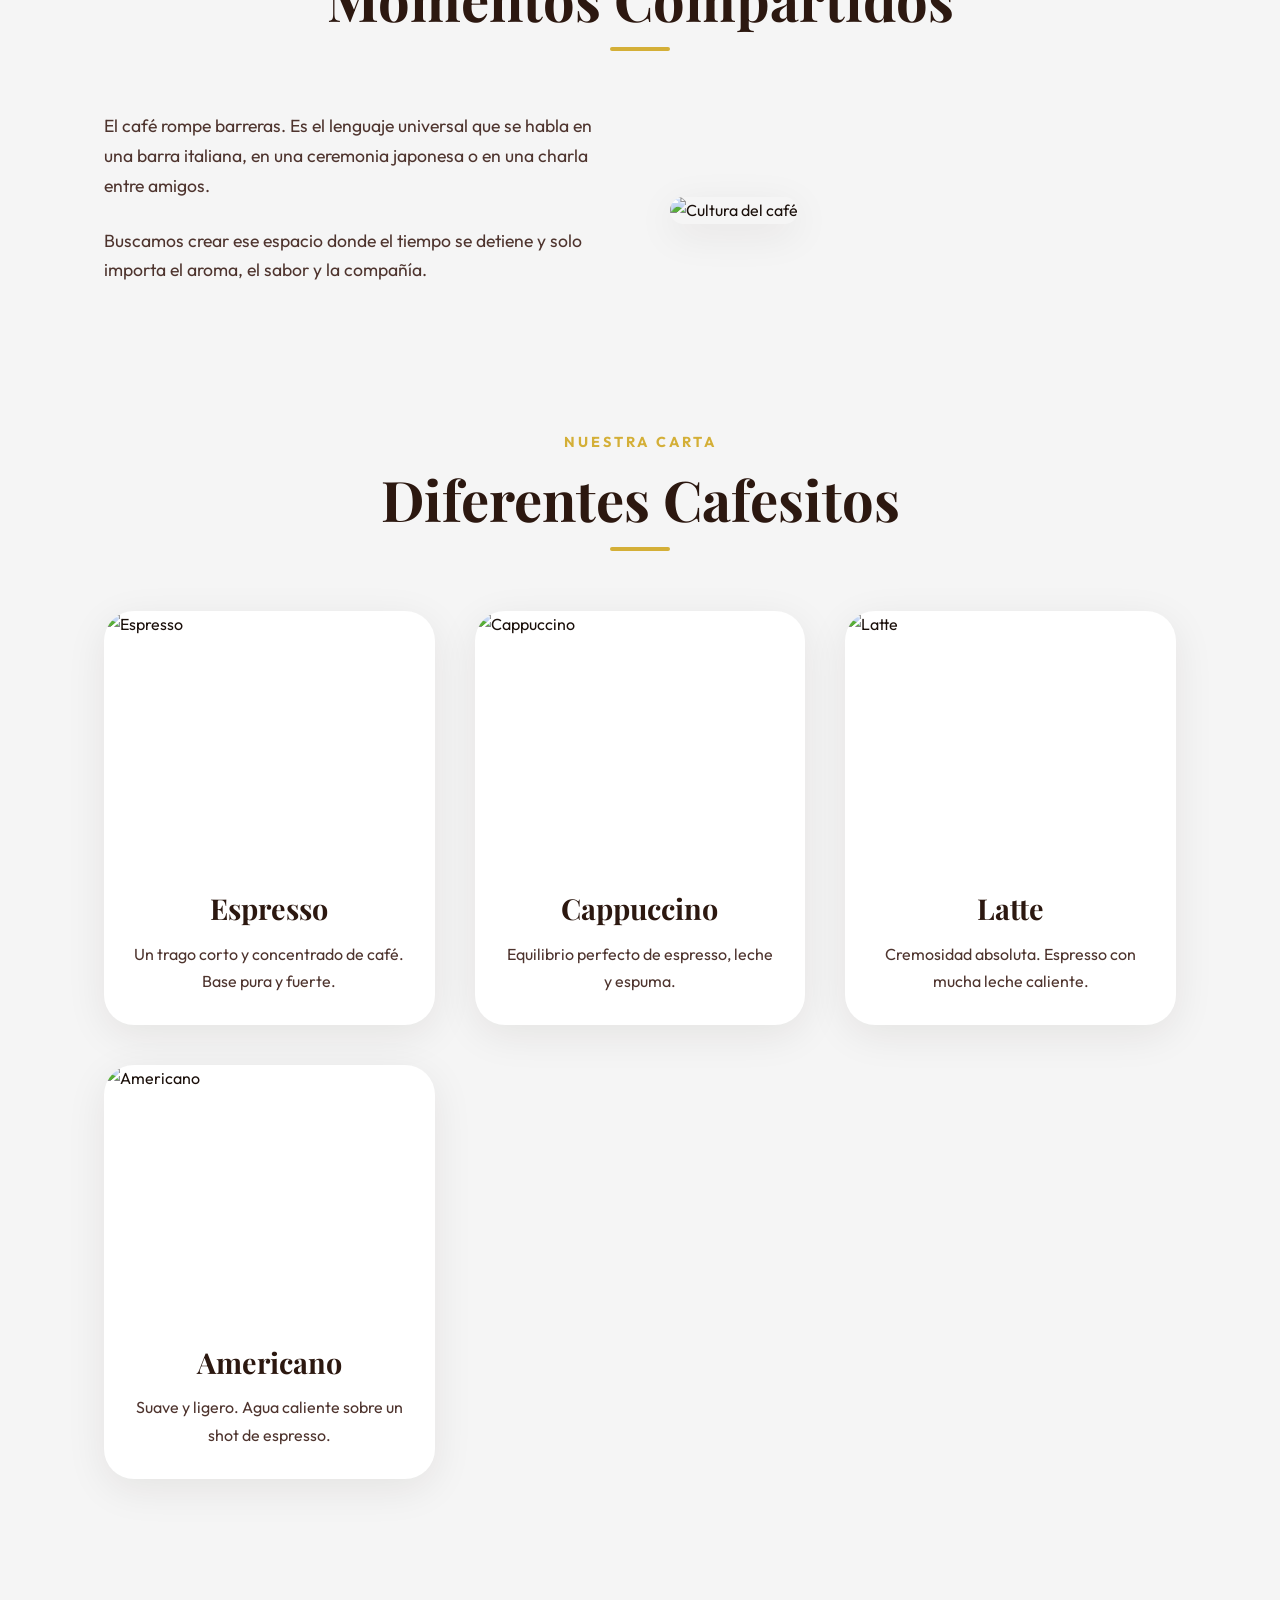
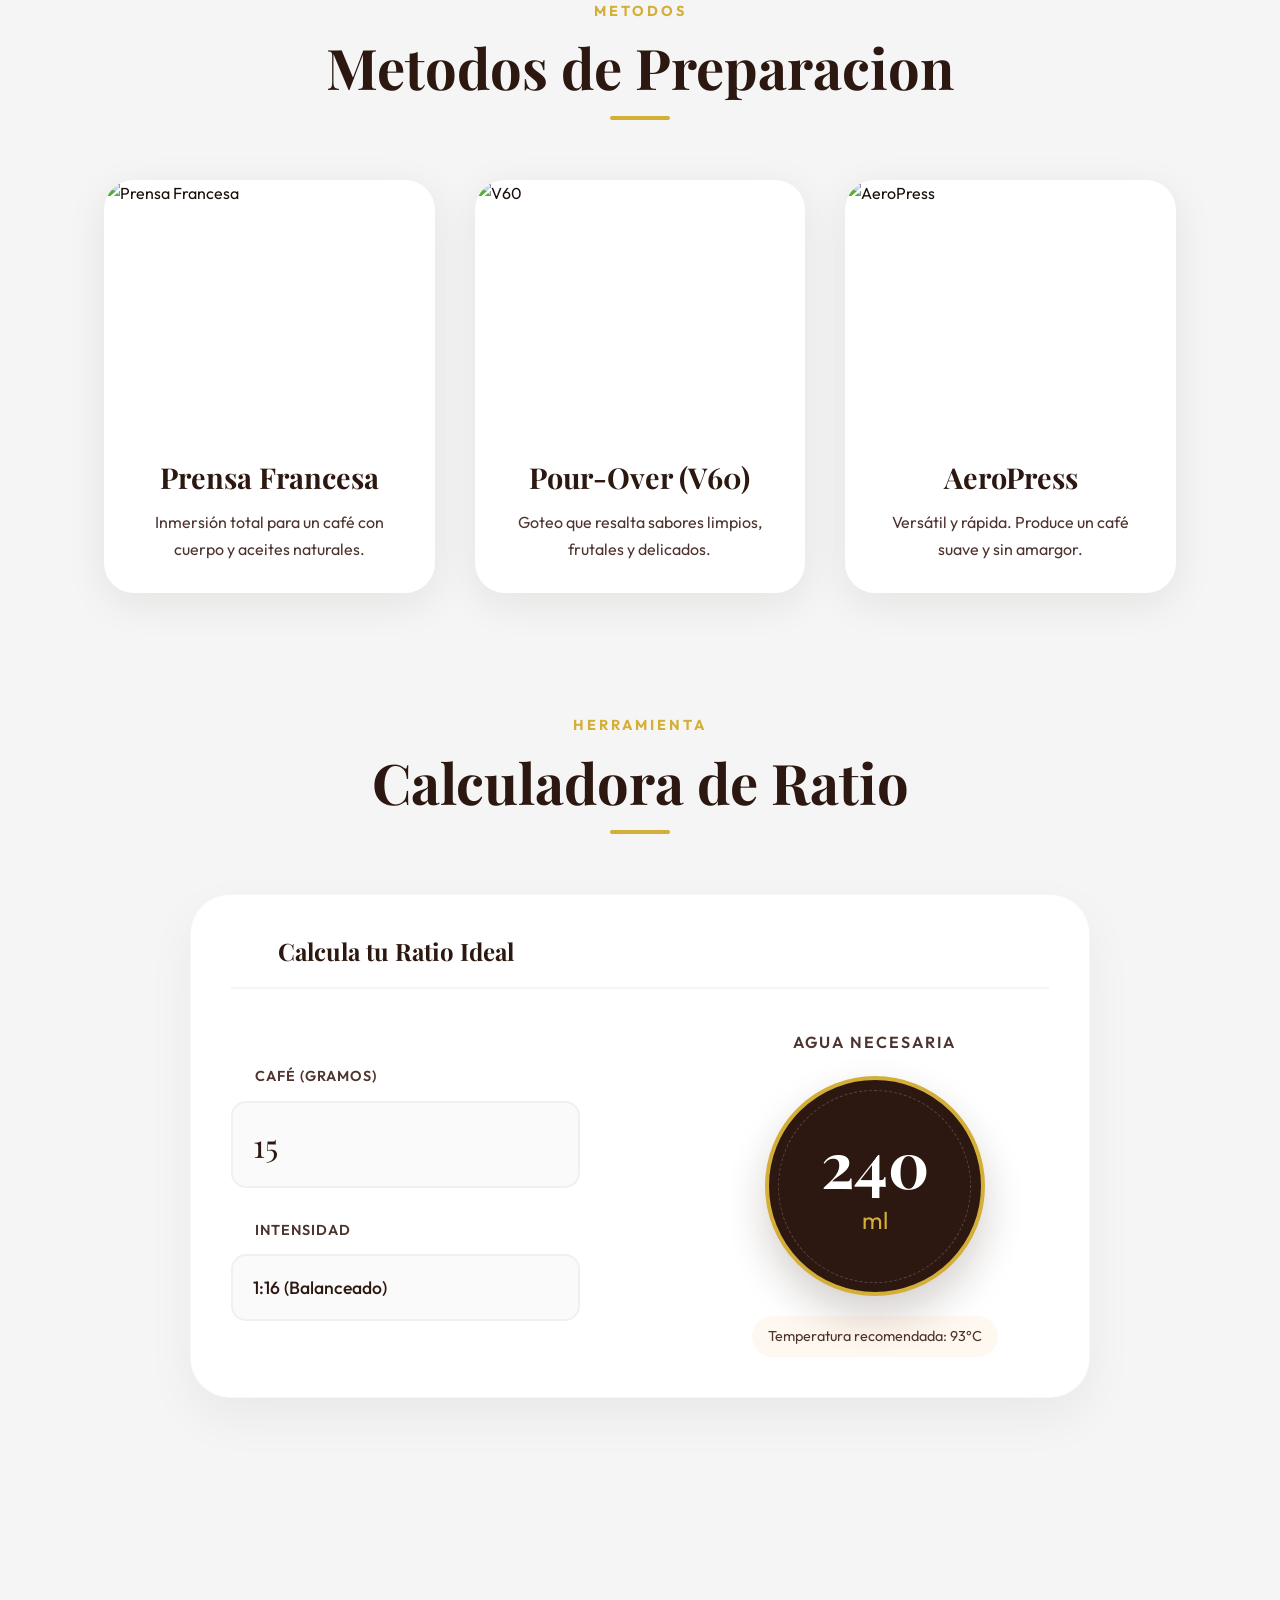
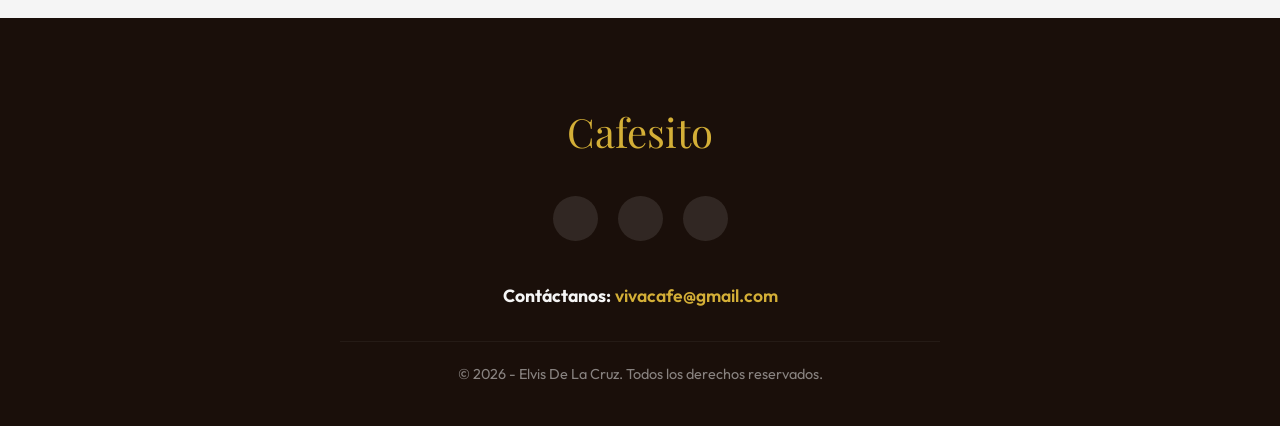
==== commit 8d499096: "5" ====
--- a/index.html
+++ b/index.html
@@ -4,6 +4,8 @@
 <head>
     <meta charset="UTF-8">
     <meta name="viewport" content="width=device-width, initial-scale=1.0">
+    <meta name="description"
+        content="Cafesito - Pasión por el café de especialidad. Descubre nuestra historia, métodos de preparación y las mejores bebidas hechas con amor.">
     <link rel="stylesheet" href="cafesito.css">
     <link rel="icon" href="logo/256037092_c0a6168c-9205-489d-a747-11e13e2742d1.svg" type="image/x-icon">
     <title>Cafesito | Me da vida</title>
@@ -12,129 +14,254 @@
 
 <body>
     <nav class="barra-navegacion">
-        <div class="logo">Cafesito</div>
-        <ul class="enlaces-nav">
-            <li><a href="#inicio"><i data-lucide="home"></i> inicio</a></li>
-            <li><a href="#historia"><i data-lucide="clock"></i> historia</a></li>
-            <li><a href="#bebidas"><i data-lucide="shopping-cart"></i> bebidas</a></li>
-            <li><a href="#metodos"><i data-lucide="coffee"></i> metodos</a></li>
-        </ul>
+        <div class="contenedor-nav">
+            <div class="logo">Cafesito</div>
+            <ul class="enlaces-nav">
+                <li><a href="#inicio"><i data-lucide="home"></i> Inicio</a></li>
+                <li><a href="#historia"><i data-lucide="clock"></i> Historia</a></li>
+                <li><a href="#bebidas"><i data-lucide="coffee"></i> Menú</a></li>
+                <li><a href="#metodos"><i data-lucide="flask-conical"></i> Métodos</a></li>
+                <li><a href="#calculadora"><i data-lucide="calculator"></i> Calculadora</a></li>
+            </ul>
+        </div>
     </nav>
 
     <header id="inicio">
-        <div class="hero-fondo"></div>
-        <h1>Estoy loco por el Café</h1>
-        <p class="subtitulo">¿Quieres un cafecito?</p>
+        <div class="hero-overlay"></div>
+        <div class="hero-content">
+            <h1>Estoy loco por el Café</h1>
+            <p class="subtitulo">Quieres un Cafesito?</p>
+            <a href="#historia" class="btn-cta">Descubrir Más <i data-lucide="arrow-down"></i></a>
+        </div>
     </header>
 
     <div class="contenedor-pagina">
         <main>
             <section id="historia">
-                <h2>Nuestra Esencia</h2>
+                <div class="encabezado-seccion">
+                    <span class="subtitulo-seccion">Legado</span>
+                    <h2>Orígenes del Grano</h2>
+                </div>
                 <div class="grid-contenido">
                     <div class="texto-bloque">
-                        <p>La leyenda cuenta que un pastor en Etiopía descubrió el café cuando sus cabras empezaron a
-                            saltar de energía tras comer unas pequeñas bayas rojas.</p>
-                        <p>Hoy, esa energía se traduce en pasión. Seleccionamos granos de origen único, respetando los
-                            tiempos de tueste para resaltar las notas más profundas de cada cosecha.</p>
+                        <p>Más allá de una leyenda etíope, el café es el testigo silencioso de revoluciones, amores y
+                            despertares. Cada grano lleva consigo la tierra de donde viene.</p>
+                        <p>Nosotros no solo tostamos café; honramos el viaje desde las montañas brumosas hasta tu taza,
+                            preservando el alma de la cosecha.</p>
                     </div>
                     <div class="imagen-bloque">
                         <img src="https://images.pexels.com/photos/4109744/pexels-photo-4109744.jpeg?auto=compress&cs=tinysrgb&w=1260&h=750&dpr=1"
-                            alt="Granos de café seleccionados">
+                            alt="Granos de café seleccionados" loading="lazy">
                     </div>
                 </div>
             </section>
 
             <section id="cultura">
-                <h2>Cultura Global</h2>
-                <div class="grid-contenido">
+                <div class="encabezado-seccion">
+                    <span class="subtitulo-seccion">Comunidad</span>
+                    <h2>Momentos Compartidos</h2>
+                </div>
+                <div class="grid-contenido invertido">
                     <div class="imagen-bloque">
                         <img src="https://images.pexels.com/photos/1727123/pexels-photo-1727123.jpeg?auto=compress&cs=tinysrgb&w=1260&h=750&dpr=1"
-                            alt="Cultura del café">
+                            alt="Cultura del café" loading="lazy">
                     </div>
                     <div class="texto-bloque">
-                        <p>El café es un ritual que conecta a las personas. En Italia se toma de pie, en Etiopía es una
-                            ceremonia espiritual y en Suecia es el famoso "Fika".</p>
-                        <p>En Cafesito, honramos estas tradiciones aportando modernidad a la técnica y calidez a la
-                            taza.</p>
+                        <p>El café rompe barreras. Es el lenguaje universal que se habla en una barra italiana, en una
+                            ceremonia japonesa o en una charla entre amigos.</p>
+                        <p>Buscamos crear ese espacio donde el tiempo se detiene y solo importa el aroma, el sabor y la
+                            compañía.</p>
                     </div>
                 </div>
             </section>
 
             <section id="bebidas">
-                <h2>Bebidas Destacadas</h2>
+                <div class="encabezado-seccion">
+                    <span class="subtitulo-seccion">Nuestra Carta</span>
+                    <h2>Diferentes Cafesitos</h2>
+                </div>
                 <div class="contenedor-bebidas">
                     <article class="tarjeta-bebida">
-                        <img src="https://bialetti.pe/wp-content/uploads/2019/03/cafe-expreso.jpg" alt="Espresso">
-                        <h3>Espresso</h3>
-                        <p>Un trago corto y concentrado de café. Es la base pura y fuerte de casi todas las demás
-                            bebidas.</p>
-                    </article>
-                    <article class="tarjeta-bebida">
-                        <img src="https://tse4.mm.bing.net/th/id/OIP.u4I6Hdz5Gwc4HWp0M-gORgHaEK?cb=ucfimg2&ucfimg=1&rs=1&pid=ImgDetMain&o=7&rm=3"
-                            alt="Cappuccino">
-                        <h3>Cappuccino</h3>
-                        <p>Equilibrio perfecto de partes iguales de espresso, leche al vapor y una densa capa de espuma.
-                        </p>
-                    </article>
-                    <article class="tarjeta-bebida">
-                        <img src="https://tse3.mm.bing.net/th/id/OIP.sdt86oeR1Li5TI1r1ux2yAAAAA?cb=ucfimg2&ucfimg=1&rs=1&pid=ImgDetMain&o=7&rm=3"
-                            alt="Latte">
-                        <h3>Latte</h3>
-                        <p>Mucho más cremoso, consiste en una base de espresso con mucha leche caliente y solo un poco
-                            de espuma arriba.</p>
-                    </article>
-                    <article class="tarjeta-bebida">
-                        <img src="https://bialetti.pe/wp-content/uploads/2019/03/cafe-expreso.jpg" alt="Americano">
-                        <h3>Americano</h3>
-                        <p>Hecho simplemente añadiendo agua caliente sobre un shot de espresso, ideal para disfrutar el
-                            sabor del café pero más suave.</p>
+                        <div class="img-container">
+                            <img src="https://bialetti.pe/wp-content/uploads/2019/03/cafe-expreso.jpg" alt="Espresso"
+                                loading="lazy">
+                        </div>
+                        <div class="tarjeta-info">
+                            <h3>Espresso</h3>
+                            <p>Un trago corto y concentrado de café. Base pura y fuerte.</p>
+                        </div>
+                    </article>
+                    <article class="tarjeta-bebida">
+                        <div class="img-container">
+                            <img src="https://tse4.mm.bing.net/th/id/OIP.u4I6Hdz5Gwc4HWp0M-gORgHaEK?cb=ucfimg2&ucfimg=1&rs=1&pid=ImgDetMain&o=7&rm=3"
+                                alt="Cappuccino" loading="lazy">
+                        </div>
+                        <div class="tarjeta-info">
+                            <h3>Cappuccino</h3>
+                            <p>Equilibrio perfecto de espresso, leche y espuma.</p>
+                        </div>
+                    </article>
+                    <article class="tarjeta-bebida">
+                        <div class="img-container">
+                            <img src="https://tse3.mm.bing.net/th/id/OIP.sdt86oeR1Li5TI1r1ux2yAAAAA?cb=ucfimg2&ucfimg=1&rs=1&pid=ImgDetMain&o=7&rm=3"
+                                alt="Latte" loading="lazy">
+                        </div>
+                        <div class="tarjeta-info">
+                            <h3>Latte</h3>
+                            <p>Cremosidad absoluta. Espresso con mucha leche caliente.</p>
+                        </div>
+                    </article>
+                    <article class="tarjeta-bebida">
+                        <div class="img-container">
+                            <img src="https://bialetti.pe/wp-content/uploads/2019/03/cafe-expreso.jpg" alt="Americano"
+                                loading="lazy">
+                        </div>
+                        <div class="tarjeta-info">
+                            <h3>Americano</h3>
+                            <p>Suave y ligero. Agua caliente sobre un shot de espresso.</p>
+                        </div>
                     </article>
                 </div>
             </section>
 
             <section id="metodos">
-                <h2>El Arte de la Preparación</h2>
+                <div class="encabezado-seccion">
+                    <span class="subtitulo-seccion">Metodos</span>
+                    <h2>Metodos de Preparacion</h2>
+                </div>
                 <div class="contenedor-bebidas">
                     <article class="tarjeta-bebida">
-                        <img src="https://tse1.explicit.bing.net/th/id/OIP.juTje9Hm3XgyXaw8dDZetQAAAA?cb=ucfimg2&ucfimg=1&rs=1&pid=ImgDetMain&o=7&rm=3"
-                            alt="Prensa Francesa">
-                        <h3>Prensa Francesa</h3>
-                        <p>Extracción por inmersión total que produce un café con mucho cuerpo y aceites naturales
-                            intactos.</p>
-                    </article>
-                    <article class="tarjeta-bebida">
-                        <img src="https://th.bing.com/th/id/R.b138cc17816a3f873af70812e7767b0c?rik=iodz69cmpQyJBQ&riu=http%3a%2f%2fcdn.coffeeao.com%2fwp-content%2fuploads%2f2019%2f12%2f20191213_5df30bd1b128a.jpg&ehk=vSjf7NieyVulbfhDrDZC3BywvrID5n%2b%2bzaFaw3BRf%2bo%3d&risl=&pid=ImgRaw&r=0"
-                            alt="V60">
-                        <h3>Pour-Over (V60)</h3>
-                        <p>Método de goteo que resalta los sabores más limpios, frutales y delicados del grano.</p>
-                    </article>
-                    <article class="tarjeta-bebida">
-                        <img src="https://th.bing.com/th/id/R.b4ce611015795fe1c7f56de42f022965?rik=YeQeIfW19CbX6w&riu=http%3a%2f%2fwww.hazelnhershey.com%2fcdn%2fshop%2fproducts%2fAeroPress-Coffee-Maker-with-Coffee_1024x.jpg%3fv%3d1626617696&ehk=ovioJicpFDDtWdMXRDvVOx8NVkffvloZEGfdFB4HYQM%3d&risl=&pid=ImgRaw&r=0"
-                            alt="AeroPress">
-                        <h3>AeroPress</h3>
-                        <p>Combina inmersión y presión para una extracción rápida y versátil. Produce un café suave y
-                            sin amargor.</p>
-                    </article>
+                        <div class="img-container">
+                            <img src="https://tse1.explicit.bing.net/th/id/OIP.juTje9Hm3XgyXaw8dDZetQAAAA?cb=ucfimg2&ucfimg=1&rs=1&pid=ImgDetMain&o=7&rm=3"
+                                alt="Prensa Francesa" loading="lazy">
+                        </div>
+                        <div class="tarjeta-info">
+                            <h3>Prensa Francesa</h3>
+                            <p>Inmersión total para un café con cuerpo y aceites naturales.</p>
+                        </div>
+                    </article>
+                    <article class="tarjeta-bebida">
+                        <div class="img-container">
+                            <img src="https://th.bing.com/th/id/R.b138cc17816a3f873af70812e7767b0c?rik=iodz69cmpQyJBQ&riu=http%3a%2f%2fcdn.coffeeao.com%2fwp-content%2fuploads%2f2019%2f12%2f20191213_5df30bd1b128a.jpg&ehk=vSjf7NieyVulbfhDrDZC3BywvrID5n%2b%2bzaFaw3BRf%2bo%3d&risl=&pid=ImgRaw&r=0"
+                                alt="V60" loading="lazy">
+                        </div>
+                        <div class="tarjeta-info">
+                            <h3>Pour-Over (V60)</h3>
+                            <p>Goteo que resalta sabores limpios, frutales y delicados.</p>
+                        </div>
+                    </article>
+                    <article class="tarjeta-bebida">
+                        <div class="img-container">
+                            <img src="https://th.bing.com/th/id/R.b4ce611015795fe1c7f56de42f022965?rik=YeQeIfW19CbX6w&riu=http%3a%2f%2fwww.hazelnhershey.com%2fcdn%2fshop%2fproducts%2fAeroPress-Coffee-Maker-with-Coffee_1024x.jpg%3fv%3d1626617696&ehk=ovioJicpFDDtWdMXRDvVOx8NVkffvloZEGfdFB4HYQM%3d&risl=&pid=ImgRaw&r=0"
+                                alt="AeroPress" loading="lazy">
+                        </div>
+                        <div class="tarjeta-info">
+                            <h3>AeroPress</h3>
+                            <p>Versátil y rápida. Produce un café suave y sin amargor.</p>
+                        </div>
+                    </article>
+                </div>
+            </section>
+
+            <section id="calculadora">
+                <div class="encabezado-seccion">
+                    <span class="subtitulo-seccion">Herramienta</span>
+                    <h2>Calculadora de Ratio</h2>
+                </div>
+                <div class="contenedor-calculadora">
+                    <div class="calculadora-card">
+                        <div class="calc-header">
+                            <i data-lucide="flask-conical" class="calc-icon"></i>
+                            <h3>Calcula tu Ratio Ideal</h3>
+                        </div>
+
+                        <div class="calc-grid">
+                            <div class="calc-inputs">
+                                <div class="input-item">
+                                    <label><i data-lucide="coffee"></i> Café (gramos)</label>
+                                    <div class="range-wrapper">
+                                        <input type="number" id="gramos-cafe" value="15" min="1" class="input-grande">
+                                    </div>
+                                </div>
+
+                                <div class="input-item">
+                                    <label><i data-lucide="droplets"></i> Intensidad</label>
+                                    <div class="select-wrapper">
+                                        <select id="ratio-agua">
+                                            <option value="15">1:15 (Fuerte)</option>
+                                            <option value="16" selected>1:16 (Balanceado)</option>
+                                            <option value="17">1:17 (Suave)</option>
+                                            <option value="18">1:18 (Ligero)</option>
+                                        </select>
+                                        <i data-lucide="chevron-down" class="select-arrow"></i>
+                                    </div>
+                                </div>
+                            </div>
+
+                            <div class="calc-divider">
+                                <i data-lucide="arrow-right" class="arrow-desk"></i>
+                                <i data-lucide="arrow-down" class="arrow-mob"></i>
+                            </div>
+
+                            <div class="calc-result">
+                                <label>Agua Necesaria</label>
+                                <div class="result-circle">
+                                    <span id="resultado-ml">240</span>
+                                    <span class="unit">ml</span>
+                                </div>
+                                <p class="result-tip">Temperatura recomendada: 93°C</p>
+                            </div>
+                        </div>
+                    </div>
                 </div>
             </section>
         </main>
     </div>
 
     <footer>
-        <div class="logo-footer">Cafesito</div>
-        <div class="redes-sociales">
-            <a href="#">Instagram</a>
-            <a href="#">Facebook</a>
-            <a href="#">X (Twitter)</a>
+        <div class="footer-content">
+            <div class="logo-footer">Cafesito</div>
+            <div class="redes-sociales">
+                <a href="#" aria-label="Instagram"><i data-lucide="instagram"></i></a>
+                <a href="#" aria-label="Facebook"><i data-lucide="facebook"></i></a>
+                <a href="#" aria-label="Twitter"><i data-lucide="twitter"></i></a>
+            </div>
+            <address>
+                <strong>Contáctanos:</strong> <a href="mailto:vivacafe@gmail.com">vivacafe@gmail.com</a>
+            </address>
+            <div class="copyright">&copy; 2026 - Elvis De La Cruz. Todos los derechos reservados.</div>
         </div>
-        <address style="font-style: normal; margin-bottom: 20px;">
-            <strong>Contáctanos:</strong> <a href="mailto:vivacafe@gmail.com">vivacafe@gmail.com</a>
-        </address>
-        <div class="copyright">&copy; 2026 - Elvis De La Cruz. Todos los derechos reservados a mi cafe.</div>
     </footer>
 
-    <script>lucide.createIcons();</script>
+    <script>
+        lucide.createIcons();
+
+        window.addEventListener('scroll', () => {
+            const nav = document.querySelector('.barra-navegacion');
+            if (window.scrollY > 50) {
+                nav.classList.add('scrolled');
+            } else {
+                nav.classList.remove('scrolled');
+            }
+        });
+
+       
+        const cafeInput = document.getElementById('gramos-cafe');
+        const ratioInput = document.getElementById('ratio-agua');
+        const resultadoOutput = document.getElementById('resultado-ml');
+
+        function calcularRatio() {
+            const cafe = parseFloat(cafeInput.value) || 0;
+            const ratio = parseFloat(ratioInput.value) || 16;
+            const resultado = Math.round(cafe * ratio);
+
+           
+            resultadoOutput.innerText = resultado;
+        }
+
+        cafeInput.addEventListener('input', calcularRatio);
+        ratioInput.addEventListener('change', calcularRatio);
+    </script>
 </body>
 
 </html>
--- a/cafesito.css
+++ b/cafesito.css
@@ -1,12 +1,26 @@
-@import url('https://fonts.googleapis.com/css2?family=Outfit:wght@300;400;600;800&family=Playfair+Display:wght@700;900&display=swap');
+@import url('https://fonts.googleapis.com/css2?family=Outfit:wght@300;400;500;600;700&family=Playfair+Display:ital,wght@0,700;0,900;1,700&display=swap');
 
 :root {
-    --cafe: #2C1810;
-    --dorado: #C19A6B;
-    --crema: #F5E6D3;
+    --cafe-muy-oscuro: #1A0F0A;
+    --cafe-oscuro: #2C1810;
+    --cafe-medio: #4E342E;
+    --dorado: #D4AF37;
+    --dorado-brillo: #F4D03F;
+    --crema: #F3E5AB;
+    --blanco-humo: #F5F5F5;
     --blanco: #FFFFFF;
-    --fondo: #f9f9f9;
-    --transicion: all 0.4s cubic-bezier(0.165, 0.84, 0.44, 1);
+
+   
+    --fondo: var(--blanco-humo);
+    --texto-principal: var(--cafe-muy-oscuro);
+    --texto-secundario: var(--cafe-medio);
+    --transicion-suave: all 0.4s cubic-bezier(0.25, 0.8, 0.25, 1);
+    --sombra-suave: 0 10px 40px rgba(44, 24, 16, 0.08);
+    --sombra-hover: 0 20px 50px rgba(44, 24, 16, 0.15);
+
+   
+    --container-width: 1200px;
+    --header-height: 80px;
 }
 
 * {
@@ -17,276 +31,384 @@
 
 html {
     scroll-behavior: smooth;
-}
-
-
-
+    font-size: 16px;
+}
 
 body {
     font-family: 'Outfit', sans-serif;
     background-color: var(--fondo);
-    color: var(--cafe);
-
-
-    line-height: 1.6;
-
+    color: var(--texto-principal);
+    line-height: 1.7;
     overflow-x: hidden;
 }
-
 
 
 h1,
 h2,
 h3 {
     font-family: 'Playfair Display', serif;
-}
-
+    color: var(--cafe-oscuro);
+    line-height: 1.2;
+}
 
 
 .barra-navegacion {
     position: fixed;
     top: 0;
+    left: 0;
     width: 100%;
-
-    padding: 15px 5%;
-
-
-    display: flex;
-
+    height: var(--header-height);
+    display: flex;
+    justify-content: center;
+    align-items: center;
+    z-index: 1000;
+    transition: var(--transicion-suave);
+    background: transparent;
+}
+
+.barra-navegacion.scrolled {
+    background: rgba(44, 24, 16, 0.95);
+    backdrop-filter: blur(12px);
+    -webkit-backdrop-filter: blur(12px);
+    box-shadow: 0 4px 20px rgba(0, 0, 0, 0.1);
+    height: 70px;
+    
+}
+
+.contenedor-nav {
+    width: 100%;
+    max-width: var(--container-width);
+    padding: 0 5%;
+    display: flex;
     justify-content: space-between;
     align-items: center;
-
-    z-index: 1000;
-
-    background: rgba(44, 24, 16, 0.95);
-    backdrop-filter: blur(10px);
-
-
-
-    -webkit-backdrop-filter: blur(10px);
-}
-
-
+}
 
 .logo {
-    color: var(--dorado);
-    font-size: 1.5rem;
-
-    font-weight: 800;
-
-    text-transform: uppercase;
-
-    letter-spacing: 2px;
-
+    color: var(--blanco);
+    font-size: 1.8rem;
+    font-weight: 900;
+    font-style: italic;
+    letter-spacing: 1px;
+    text-shadow: 0 2px 4px rgba(0, 0, 0, 0.3);
 }
 
 .enlaces-nav {
     display: flex;
-
-
-    gap: 20px;
+    gap: 30px;
     list-style: none;
 }
 
 .enlaces-nav a {
-    color: var(--crema);
-
+    color: var(--blanco);
     text-decoration: none;
-
-    font-size: 0.8rem;
-
-
+    font-size: 0.95rem;
+    font-weight: 500;
     text-transform: uppercase;
     letter-spacing: 1px;
-}
-
-
-
-
-
-header {
-    height: 70vh;
-
-    display: flex;
-    flex-direction: column;
-    justify-content: center;
-
-    align-items: center;
-    text-align: center;
-
-    position: relative;
-
-    color: var(--blanco);
-    background: linear-gradient(rgba(0, 0, 0, 0.5), rgba(0, 0, 0, 0.5)),
-        url('https://images.pexels.com/photos/302899/pexels-photo-302899.jpeg?auto=compress&cs=tinysrgb&w=1920');
-    background-size: cover;
-    background-position: center;
-    padding: 20px;
-}
-
-header h1 {
-    font-size: clamp(2.5rem, 8vw, 5rem);
-    margin-bottom: 15px;
-    animation: fadeUp 1s ease-out;
-}
-
-header .subtitulo {
-    font-size: 1.2rem;
-    color: var(--dorado);
-
-    animation: fadeIn 1.5s ease-out;
-}
-
-.contenedor-pagina {
-    max-width: 1200px;
-
-    margin: 0 auto; 
-    
-    padding: 0 5%; 
-}
-
-main {
-    padding: 60px 0;
-}
-
-section {
-    margin-bottom: 80px;
-}
-
-h2 {
-    font-size: clamp(2rem, 5vw, 3rem);
-    text-align: center;
-    margin-bottom: 40px;
-
-    position: relative;
-
-}
-
-h2::after {
-    content: '';
-
-    display: block;
-    width: 50px;
-
-    height: 3px;
-
-    background: var(--dorado);
-    margin: 15px auto 0;
-
-}
-
-.grid-contenido {
-    display: grid;
-
-    grid-template-columns: 1fr 1fr;
-    gap: 40px;
-
-    align-items: center;
-}
-
-.texto-bloque p {
-    margin-bottom: 20px;
-}
-
-.imagen-bloque img {
-    width: 100%;
-    height: auto;
-
-    max-height: 400px;
-    object-fit: cover;
-
-    border-radius: 20px;
-    box-shadow: 0 10px 30px rgba(0, 0, 0, 0.1);
-}
-
-.contenedor-bebidas {
-
-    display: grid;
-
-    grid-template-columns: repeat(auto-fit, minmax(280px, 1fr));
-    gap: 30px;
-}
-
-.tarjeta-bebida {
-    background: var(--blanco);
-    padding: 30px;
-
-    border-radius: 25px;
-
-    text-align: center;
-
-    box-shadow: 0 5px 15px rgba(0, 0, 0, 0.05);
-    transition: transform 0.3s;
-}
-
-.tarjeta-bebida:hover {
-    transform: translateY(-10px);
-}
-
-.tarjeta-bebida img {
-    width: 100%;
-    height: 180px;
-
-    object-fit: cover;
-
-    border-radius: 15px;
-
-    margin-bottom: 20px;
-}
-
-footer {
-    background: var(--cafe);
-    color: var(--crema);
-    padding: 60px 5% 40px;
-
-
-    text-align: center;
-}
-
-.logo-footer {
-    font-size: 2rem;
-
-    color: var(--dorado);
-    margin-bottom: 20px;
-
-}
-
-.redes-sociales {
-    margin-bottom: 30px;
-
-}
-
-.redes-sociales a {
-    color: var(--crema);
-    text-decoration: none;
-
-    margin: 0 15px;
-}
-
-.copyright {
-    font-size: 0.8rem;
-    opacity: 0.6;
-
-}
-
-.enlaces-nav a {
-    display: flex;
-    align-items: center;
-
+    display: flex;
+    align-items: center;
     gap: 8px;
+    padding: 8px 12px;
+    border-radius: 50px;
+    transition: var(--transicion-suave);
+}
+
+.enlaces-nav a:hover {
+    background: rgba(255, 255, 255, 0.1);
+    color: var(--dorado);
 }
 
 .enlaces-nav i {
     width: 18px;
     height: 18px;
-
-    stroke-width: 2.5;
+}
+
+
+header {
+    height: 100vh;
+    display: flex;
+    justify-content: center;
+    align-items: center;
+    text-align: center;
+    position: relative;
+    color: var(--blanco);
+    background: url('https://images.pexels.com/photos/302899/pexels-photo-302899.jpeg?auto=compress&cs=tinysrgb&w=1920') no-repeat center center/cover;
+    margin-bottom: 0;
+    
+}
+
+.hero-overlay {
+    position: absolute;
+    top: 0;
+    left: 0;
+    width: 100%;
+    height: 100%;
+    background: linear-gradient(to bottom,
+            rgba(0, 0, 0, 0.4) 0%,
+            rgba(0, 0, 0, 0.6) 50%,
+            rgba(26, 15, 10, 0.9) 100%);
+    z-index: 1;
+}
+
+.hero-content {
+    position: relative;
+    z-index: 2;
+    padding: 20px;
+    max-width: 800px;
+}
+
+header h1 {
+    font-size: clamp(3rem, 8vw, 6rem);
+    color: var(--blanco);
+    margin-bottom: 20px;
+    animation: fadeUp 1s cubic-bezier(0.2, 0.8, 0.2, 1);
+    text-shadow: 0 4px 10px rgba(0, 0, 0, 0.3);
+}
+
+header .subtitulo {
+    font-size: clamp(1.2rem, 2.5vw, 1.8rem);
+    color: var(--dorado);
+    margin-bottom: 40px;
+    font-weight: 300;
+    animation: fadeIn 1.5s ease-out 0.5s backwards;
+}
+
+
+.btn-cta {
+    display: inline-flex;
+    align-items: center;
+    gap: 10px;
+    background: var(--dorado);
+    color: var(--cafe-muy-oscuro);
+    padding: 16px 40px;
+    border-radius: 50px;
+    text-decoration: none;
+    font-weight: 700;
+    font-size: 1.1rem;
+    text-transform: uppercase;
+    letter-spacing: 1px;
+    transition: var(--transicion-suave);
+    box-shadow: 0 4px 15px rgba(212, 175, 55, 0.4);
+    animation: fadeUp 1s cubic-bezier(0.2, 0.8, 0.2, 1) 0.8s backwards;
+}
+
+.btn-cta:hover {
+    background: var(--blanco);
+    transform: translateY(-5px);
+    box-shadow: 0 10px 25px rgba(255, 255, 255, 0.3);
+}
+
+.contenedor-pagina {
+    max-width: var(--container-width);
+    margin: 0 auto;
+    padding: 0 5%;
+}
+
+main {
+    padding: 100px 0;
+}
+
+section {
+    margin-bottom: 120px;
+}
+
+
+.encabezado-seccion {
+    text-align: center;
+    margin-bottom: 60px;
+}
+
+.subtitulo-seccion {
+    display: block;
+    color: var(--dorado);
+    font-size: 0.9rem;
+    text-transform: uppercase;
+    letter-spacing: 3px;
+    font-weight: 700;
+    margin-bottom: 10px;
+}
+
+h2 {
+    font-size: clamp(2.5rem, 5vw, 3.5rem);
+    color: var(--cafe-oscuro);
+    position: relative;
+    display: inline-block;
+}
+
+h2::after {
+    content: '';
+    display: block;
+    width: 60px;
+    height: 4px;
+    background: var(--dorado);
+    margin: 15px auto 0;
+    border-radius: 2px;
+}
+
+
+.grid-contenido {
+    display: grid;
+    grid-template-columns: 1fr 1fr;
+    gap: 60px;
+    align-items: center;
+}
+
+.grid-contenido.invertido .imagen-bloque {
+    order: 2;
+}
+
+.grid-contenido.invertido .texto-bloque {
+    order: 1;
+}
+
+.texto-bloque p {
+    font-size: 1.1rem;
+    color: var(--texto-secundario);
+    margin-bottom: 25px;
+}
+
+.imagen-bloque img {
+    width: 100%;
+    height: 450px;
+    object-fit: cover;
+    border-radius: 30px;
+    box-shadow: var(--sombra-suave);
+    transition: var(--transicion-suave);
+}
+
+.imagen-bloque img:hover {
+    transform: scale(1.02);
+    box-shadow: var(--sombra-hover);
+}
+
+    .contenedor-bebidas {
+    display: grid;
+    grid-template-columns: repeat(auto-fit, minmax(300px, 1fr));
+    gap: 40px;
+}
+
+.tarjeta-bebida {
+    background: var(--blanco);
+    border-radius: 30px;
+    overflow: hidden;
+    box-shadow: var(--sombra-suave);
+    transition: var(--transicion-suave);
+    display: flex;
+    flex-direction: column;
+    height: 100%;
+    position: relative;
+}
+
+.tarjeta-bebida:hover {
+    transform: translateY(-15px);
+    box-shadow: var(--sombra-hover);
+}
+
+.img-container {
+    height: 250px;
+    overflow: hidden;
+}
+
+.img-container img {
+    width: 100%;
+    height: 100%;
+    object-fit: cover;
+    transition: transform 0.6s ease;
+}
+
+.tarjeta-bebida:hover .img-container img {
+    transform: scale(1.1);
+}
+
+.tarjeta-info {
+    padding: 30px;
+    text-align: center;
+    flex-grow: 1;
+    display: flex;
+    flex-direction: column;
+    justify-content: flex-start;
+}
+
+.tarjeta-info h3 {
+    font-size: 1.8rem;
+    margin-bottom: 15px;
+    color: var(--cafe-oscuro);
+}
+
+.tarjeta-info p {
+    color: var(--texto-secundario);
+    font-size: 1rem;
+}
+
+
+footer {
+    background: var(--cafe-muy-oscuro);
+    color: var(--blanco-humo);
+    padding: 80px 5% 40px;
+    text-align: center;
+}
+
+.footer-content {
+    max-width: 600px;
+    margin: 0 auto;
+}
+
+.logo-footer {
+    font-family: 'Playfair Display', serif;
+    font-size: 2.5rem;
+    color: var(--dorado);
+    margin-bottom: 30px;
+}
+
+.redes-sociales {
+    margin-bottom: 40px;
+    display: flex;
+    justify-content: center;
+    gap: 20px;
+}
+
+.redes-sociales a {
+    color: var(--blanco);
+    width: 45px;
+    height: 45px;
+    border-radius: 50%;
+    background: rgba(255, 255, 255, 0.1);
+    display: flex;
+    align-items: center;
+    justify-content: center;
+    transition: var(--transicion-suave);
+}
+
+.redes-sociales a:hover {
+    background: var(--dorado);
+    color: var(--cafe-oscuro);
+    transform: translateY(-3px);
+}
+
+address {
+    font-style: normal;
+    margin-bottom: 30px;
+    font-size: 1.1rem;
+}
+
+address a {
+    color: var(--dorado);
+    text-decoration: none;
+    font-weight: 600;
+}
+
+.copyright {
+    font-size: 0.9rem;
+    opacity: 0.5;
+    border-top: 1px solid rgba(255, 255, 255, 0.1);
+    padding-top: 20px;
 }
 
 @keyframes fadeUp {
     from {
         opacity: 0;
-        transform: translateY(20px);
+        transform: translateY(40px);
     }
 
     to {
@@ -305,41 +427,312 @@
     }
 }
 
+
+@media (max-width: 900px) {
+    .grid-contenido {
+        grid-template-columns: 1fr;
+        gap: 40px;
+    }
+
+    .grid-contenido.invertido .imagen-bloque {
+        order: -1;
+    }
+
+    .grid-contenido.invertido .texto-bloque {
+        order: 0;
+    }
+
+    .imagen-bloque img {
+        height: 350px;
+    }
+}
+
 @media (max-width: 768px) {
+    :root {
+        --header-height: 70px;
+    }
+
     .barra-navegacion {
-
-        padding: 15px 5%;
+        background: rgba(44, 24, 16, 0.95);
+     
+    }
+
+    .contenedor-nav {
+        flex-direction: column;
+        gap: 10px;
+        padding: 5px 5%;
     }
 
     .enlaces-nav {
-        gap: 15px;
-
+        gap: 10px;
         flex-wrap: wrap;
-
         justify-content: center;
     }
 
     .enlaces-nav a {
-        font-size: 0.75rem;
-
-        padding: 4px 8px;
-    }
-
-    header {
-        height: 60vh;
-    }
-
-    .grid-contenido {
-        
+        font-size: 0.8rem;
+        padding: 6px 10px;
+    }
+
+    header h1 {
+        font-size: 3rem;
+    }
+
+    main {
+        padding: 60px 0;
+    }
+
+    section {
+        margin-bottom: 80px;
+    }
+}
+
+.contenedor-calculadora {
+    display: flex;
+    justify-content: center;
+    padding: 0 20px;
+}
+
+.calculadora-card {
+    background: #FFFFFF;
+    width: 100%;
+    max-width: 900px;
+    border-radius: 40px;
+    padding: 40px;
+    box-shadow: 0 20px 50px rgba(0, 0, 0, 0.05);
+    border: 1px solid rgba(0, 0, 0, 0.03);
+    position: relative;
+    overflow: hidden;
+}
+
+
+.calc-header {
+    display: flex;
+    align-items: center;
+    gap: 15px;
+    margin-bottom: 40px;
+    padding-bottom: 20px;
+    border-bottom: 2px solid #F5F5F5;
+}
+
+.calc-icon {
+    width: 32px;
+    height: 32px;
+    color: var(--dorado);
+}
+
+.calc-header h3 {
+    margin: 0;
+    font-size: 1.5rem;
+    color: var(--cafe-oscuro);
+}
+
+
+.calc-grid {
+    display: grid;
+    grid-template-columns: 1fr auto 1fr;
+    gap: 40px;
+    align-items: center;
+}
+
+
+.calc-inputs {
+    display: flex;
+    flex-direction: column;
+    gap: 30px;
+}
+
+.input-item label {
+    display: flex;
+    align-items: center;
+    gap: 8px;
+    font-weight: 600;
+    color: var(--texto-secundario);
+    margin-bottom: 12px;
+    font-size: 0.9rem;
+    text-transform: uppercase;
+    letter-spacing: 1px;
+}
+
+.input-item label i {
+    width: 16px;
+    color: var(--dorado);
+}
+
+.input-grande::-webkit-inner-spin-button,
+.input-grande::-webkit-outer-spin-button {
+    -webkit-appearance: none;
+    margin: 0;
+}
+
+.input-grande[type=number] {
+    -moz-appearance: textfield;
+    /* Firefox */
+}
+
+.input-grande {
+    width: 100%;
+    padding: 20px;
+    background: #FAFAFA;
+    border: 2px solid #F0F0F0;
+    border-radius: 15px;
+    font-family: 'Playfair Display', serif;
+    font-size: 2rem;
+    color: var(--cafe-oscuro);
+    outline: none;
+    transition: all 0.3s ease;
+}
+
+.input-grande:focus {
+    border-color: var(--dorado);
+    background: #FFFFFF;
+    box-shadow: 0 4px 20px rgba(212, 175, 55, 0.1);
+}
+
+.select-wrapper {
+    position: relative;
+}
+
+.select-wrapper select {
+    width: 100%;
+    padding: 20px;
+    padding-right: 50px;
+    appearance: none;
+    background: #FAFAFA;
+    border: 2px solid #F0F0F0;
+    border-radius: 15px;
+    font-family: 'Outfit', sans-serif;
+    font-size: 1.1rem;
+    color: var(--cafe-oscuro);
+    font-weight: 500;
+    cursor: pointer;
+    outline: none;
+    transition: all 0.3s ease;
+}
+
+.select-wrapper select:focus {
+    border-color: var(--dorado);
+    background: #FFFFFF;
+    box-shadow: 0 4px 20px rgba(212, 175, 55, 0.1);
+}
+
+.select-arrow {
+    position: absolute;
+    right: 20px;
+    top: 50%;
+    transform: translateY(-50%);
+    pointer-events: none;
+    color: var(--dorado);
+}
+
+
+.calc-divider {
+    display: flex;
+    justify-content: center;
+    align-items: center;
+    color: #E0E0E0;
+}
+
+.calc-divider i {
+    width: 40px;
+    height: 40px;
+}
+
+.calc-result {
+    display: flex;
+    flex-direction: column;
+    align-items: center;
+    text-align: center;
+}
+
+.calc-result label {
+    color: var(--texto-secundario);
+    font-weight: 600;
+    text-transform: uppercase;
+    letter-spacing: 2px;
+    margin-bottom: 20px;
+}
+
+.result-circle {
+    width: 220px;
+    height: 220px;
+    background: var(--cafe-oscuro);
+    border-radius: 50%;
+    display: flex;
+    flex-direction: column;
+    justify-content: center;
+    align-items: center;
+    color: var(--blanco);
+    box-shadow: 0 20px 40px rgba(44, 24, 16, 0.2);
+    position: relative;
+    border: 4px solid var(--dorado);
+}
+
+.result-circle::before {
+    content: '';
+    position: absolute;
+    width: 90%;
+    height: 90%;
+    border-radius: 50%;
+    border: 1px dashed rgba(255, 255, 255, 0.2);
+}
+
+.result-circle #resultado-ml {
+    font-size: 4rem;
+    font-family: 'Playfair Display', serif;
+    line-height: 1;
+    font-weight: 700;
+}
+
+.result-circle .unit {
+    font-size: 1.5rem;
+    color: var(--dorado);
+    margin-top: 5px;
+}
+
+.result-tip {
+    margin-top: 20px;
+    font-size: 0.9rem;
+    color: var(--texto-secundario);
+    background: #FFF8F0;
+    padding: 8px 16px;
+    border-radius: 50px;
+}
+
+.arrow-mob {
+    display: none;
+}
+
+@media (max-width: 900px) {
+    .calc-grid {
         grid-template-columns: 1fr;
         gap: 30px;
     }
 
-    .imagen-bloque {
-        order: -1;
-    }
-
-    section {
-        margin-bottom: 60px;
+    .calc-divider {
+        margin: -10px 0;
+    }
+
+    .arrow-desk {
+        display: none;
+    }
+
+    .arrow-mob {
+        display: block;
+    }
+
+    .calc-result {
+        background: #F8F8F8;
+        padding: 30px;
+        border-radius: 30px;
+    }
+
+    .result-circle {
+        width: 180px;
+        height: 180px;
+    }
+
+    .result-circle #resultado-ml {
+        font-size: 3rem;
     }
 }
